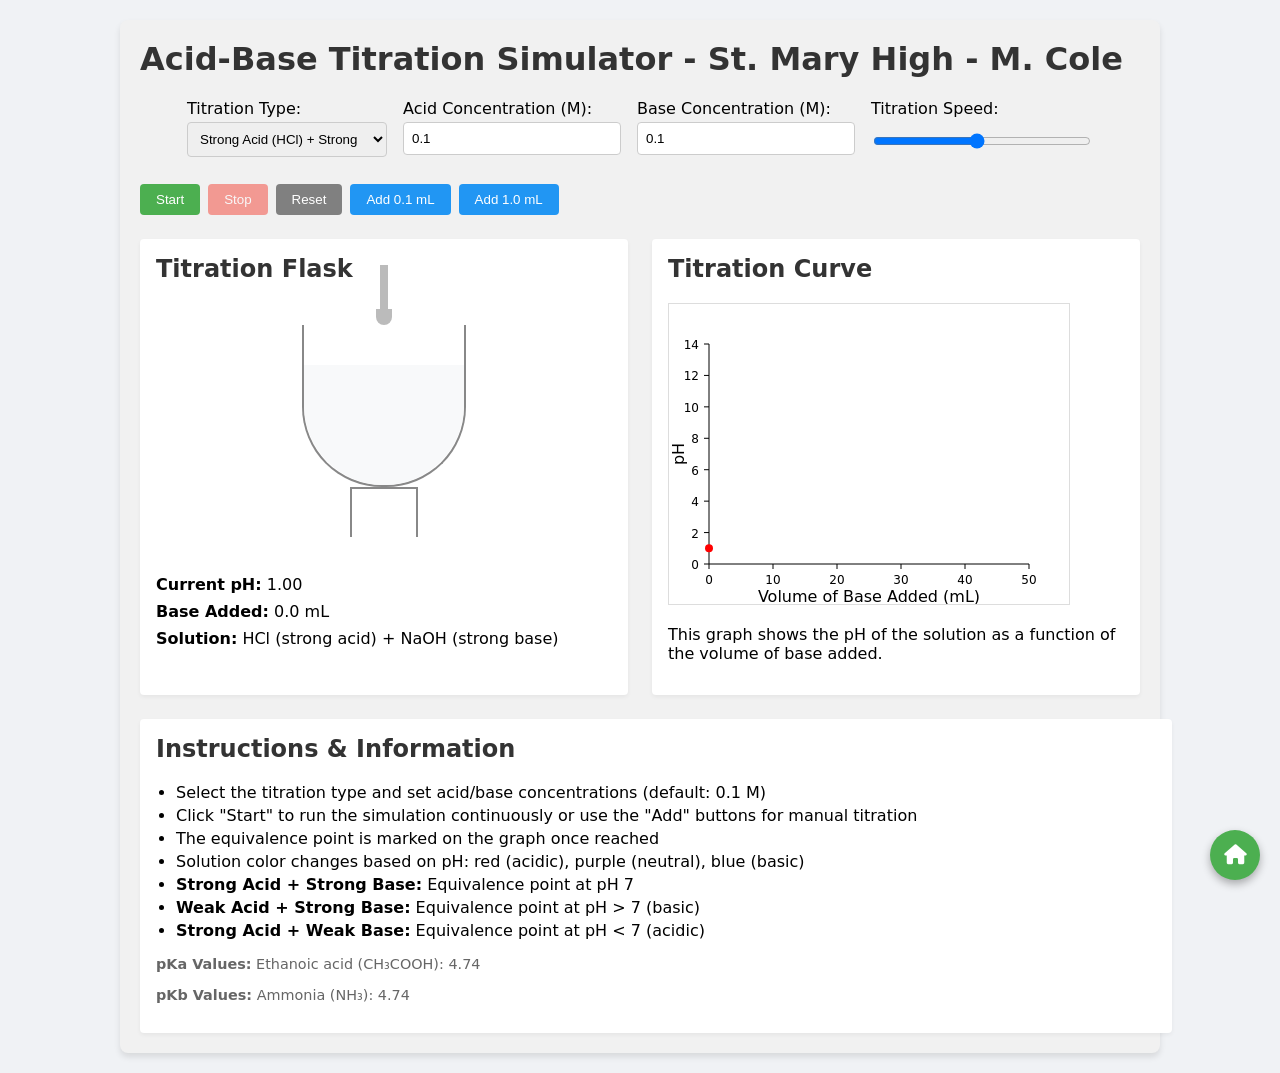
==== index.html @ 00a82bfe "Add files via upload" ====
<!DOCTYPE html>
<html lang="en">
<head>
  <meta charset="UTF-8">
  <meta name="viewport" content="width=device-width, initial-scale=1.0">
  <title>Acid-Base Titration Simulator - Grade 12 - St. Mary High</title>
  <link rel="stylesheet" href="https://cdnjs.cloudflare.com/ajax/libs/font-awesome/6.0.0/css/all.min.css">
  <link rel="stylesheet" href="style.css">
</head>
<body>
  <div class="container">
    <h1>Acid-Base Titration Simulator - St. Mary High - M. Cole</h1>
    <div style="position: fixed; bottom: 20px; right: 20px; z-index: 1000;">
      <a href="/" style="display: flex; align-items: center; justify-content: center; width: 50px; height: 50px; background-color: #4CAF50; color: white; border-radius: 50%; box-shadow: 0 4px 8px rgba(0,0,0,0.3); text-decoration: none; transition: transform 0.3s ease, box-shadow 0.3s ease;" title="Back to Dashboard">
        <i class="fas fa-home" style="font-size: 20px;"></i>
      </a>
    </div>
    
    <!-- Simulation controls -->
    <div class="controls">
      <div class="control-group">
        <label for="titration-type">Titration Type:</label>
        <select id="titration-type">
          <option value="strongAcidStrongBase">Strong Acid (HCl) + Strong Base (NaOH)</option>
          <option value="weakAcidStrongBase">Weak Acid (CH₃COOH) + Strong Base (NaOH)</option>
          <option value="strongAcidWeakBase">Strong Acid (HCl) + Weak Base (NH₃)</option>
        </select>
      </div>
      
      <div class="control-group">
        <label for="acid-concentration">Acid Concentration (M):</label>
        <input type="number" id="acid-concentration" min="0.01" max="1.0" step="0.01" value="0.1">
      </div>
      
      <div class="control-group">
        <label for="base-concentration">Base Concentration (M):</label>
        <input type="number" id="base-concentration" min="0.01" max="1.0" step="0.01" value="0.1">
      </div>
      
      <div class="control-group">
        <label for="titration-speed">Titration Speed:</label>
        <input type="range" id="titration-speed" min="1" max="20" value="10">
      </div>
    </div>
    
    <!-- Action buttons -->
    <div class="buttons">
      <button id="btn-start" class="btn-start">Start</button>
      <button id="btn-stop" class="btn-stop" disabled>Stop</button>
      <button id="btn-reset" class="btn-reset">Reset</button>
      <button id="btn-add-small" class="btn-add">Add 0.1 mL</button>
      <button id="btn-add-large" class="btn-add">Add 1.0 mL</button>
    </div>
    
    <!-- Main display area -->
    <div class="display-area">
      <!-- Left side: Flask visualization -->
      <div class="flask-container">
        <h2>Titration Flask</h2>
        
        <div class="flask-visualization">
          <div class="flask">
            <div class="flask-body">
              <div class="flask-solution" id="solution"></div>
            </div>
            <div class="flask-neck"></div>
            
            <div class="burette-tip">
              <div class="burette-stem"></div>
              <div class="burette-end"></div>
              <div class="drop" id="drop" style="display: none;"></div>
            </div>
          </div>
        </div>
        
        <div class="flask-info">
          <p><strong>Current pH:</strong> <span id="current-ph">0.00</span></p>
          <p><strong>Base Added:</strong> <span id="base-added">0.0</span> mL</p>
          <p><strong>Solution:</strong> <span id="solution-info">HCl (strong acid) + NaOH (strong base)</span></p>
          <p id="equivalence-point-info" class="equivalence-point" style="display: none;"></p>
        </div>
      </div>
      
      <!-- Right side: Titration curve -->
      <div class="graph-container">
        <h2>Titration Curve</h2>
        <svg id="titration-curve" width="400" height="300"></svg>
        <div class="graph-info">
          <p class="text-sm">
            This graph shows the pH of the solution as a function of the volume of base added.
            <span id="equivalence-line-info" style="display: none;"></span>
          </p>
        </div>
      </div>
    </div>
    
    <!-- Instructions -->
    <div class="instructions">
      <h2>Instructions & Information</h2>
      <ul>
        <li>Select the titration type and set acid/base concentrations (default: 0.1 M)</li>
        <li>Click "Start" to run the simulation continuously or use the "Add" buttons for manual titration</li>
        <li>The equivalence point is marked on the graph once reached</li>
        <li>Solution color changes based on pH: red (acidic), purple (neutral), blue (basic)</li>
        <li><strong>Strong Acid + Strong Base:</strong> Equivalence point at pH 7</li>
        <li><strong>Weak Acid + Strong Base:</strong> Equivalence point at pH > 7 (basic)</li>
        <li><strong>Strong Acid + Weak Base:</strong> Equivalence point at pH < 7 (acidic)</li>
      </ul>
      <div class="chem-info">
        <p><strong>pKa Values:</strong> Ethanoic acid (CH₃COOH): 4.74</p>
        <p><strong>pKb Values:</strong> Ammonia (NH₃): 4.74</p>
      </div>
    </div>
  </div>

  <script src="script.js"></script>
</body>
</html>
---- style.css ----
/* General styles */
    body {
      font-family: system-ui, -apple-system, BlinkMacSystemFont, 'Segoe UI', Roboto, Oxygen, Ubuntu, Cantarell, 'Open Sans', 'Helvetica Neue', sans-serif;
      margin: 0;
      padding: 20px;
      background-color: #f0f2f5;
      display: flex;
      justify-content: center;
    }
    
    .container {
      max-width: 1000px;
      width: 100%;
      background-color: #f1f1f1;
      border-radius: 8px;
      box-shadow: 0 4px 6px rgba(0, 0, 0, 0.1);
      padding: 20px;
    }
    
    h1, h2 {
      color: #333;
      margin-top: 0;
    }
    
    /* Controls section */
    .controls {
      display: flex;
      flex-wrap: wrap;
      gap: 16px;
      margin-bottom: 24px;
      justify-content: center;
    }
    
    .control-group {
      display: flex;
      flex-direction: column;
    }
    
    .control-group label {
      font-weight: 500;
      margin-bottom: 4px;
    }
    
    select, input {
      padding: 8px;
      border: 1px solid #ccc;
      border-radius: 4px;
      width: 200px;
    }
    
    input[type="range"] {
      width: 200px;
    }
    
    /* Buttons */
    .buttons {
      display: flex;
      gap: 8px;
      margin-bottom: 24px;
      flex-wrap: wrap;
    }
    
    button {
      padding: 8px 16px;
      border: none;
      border-radius: 4px;
      cursor: pointer;
      font-weight: 500;
      transition: background-color 0.2s;
    }
    
    button:disabled {
      opacity: 0.5;
      cursor: not-allowed;
    }
    
    .btn-start {
      background-color: #4CAF50;
      color: white;
    }
    
    .btn-start:hover:not(:disabled) {
      background-color: #45a049;
    }
    
    .btn-stop {
      background-color: #f44336;
      color: white;
    }
    
    .btn-stop:hover:not(:disabled) {
      background-color: #d32f2f;
    }
    
    .btn-reset {
      background-color: #808080;
      color: white;
    }
    
    .btn-reset:hover {
      background-color: #707070;
    }
    
    .btn-add {
      background-color: #2196F3;
      color: white;
    }
    
    .btn-add:hover:not(:disabled) {
      background-color: #0b7dda;
    }
    
    /* Main display area */
    .display-area {
      display: flex;
      flex-direction: column;
      gap: 24px;
    }
    
    @media (min-width: 768px) {
      .display-area {
        flex-direction: row;
      }
    }
    
    .flask-container, .graph-container {
      flex: 1;
      background-color: white;
      padding: 16px;
      border-radius: 4px;
      box-shadow: 0 2px 4px rgba(0, 0, 0, 0.05);
    }
    
    /* Flask visualization */
    .flask-visualization {
      position: relative;
      height: 256px;
      display: flex;
      align-items: center;
      justify-content: center;
    }
    
    .flask {
      position: relative;
    }
    
    .flask-body {
      width: 160px;
      height: 160px;
      border: 2px solid #888;
      border-top: 0;
      border-radius: 0 0 80px 80px;
      overflow: hidden;
      position: relative;
    }
    
    .flask-solution {
      position: absolute;
      bottom: 0;
      width: 100%;
      height: 75%;
      border-radius: 0 0 80px 80px;
      transition: background-color 0.5s;
    }
    
    .flask-neck {
      width: 64px;
      height: 48px;
      background-color: white;
      border: 2px solid #888;
      border-bottom: 0;
      margin: 0 auto;
    }
    
    .burette-tip {
      position: absolute;
      top: 0;
      left: 50%;
      transform: translateX(-50%) translateY(-100%);
    }
    
    .burette-stem {
      width: 8px;
      height: 48px;
      background-color: #bbb;
      margin: 0 auto;
    }
    
    .burette-end {
      width: 16px;
      height: 16px;
      background-color: #bbb;
      margin: -4px auto 0;
      border-radius: 0 0 8px 8px;
    }
    
    .drop {
      width: 8px;
      height: 8px;
      background-color: #4dabf7;
      border-radius: 50%;
      margin: 0 auto;
      animation: drop 1s infinite;
    }
    
    @keyframes drop {
      0% {
        transform: translateY(0);
        opacity: 1;
      }
      100% {
        transform: translateY(20px);
        opacity: 0;
      }
    }
    
    .flask-info {
      margin-top: 16px;
    }
    
    .flask-info p {
      margin: 8px 0;
    }
    
    .equivalence-point {
      color: #2e7d32;
      font-weight: bold;
      margin-top: 8px;
    }
    
    /* Graph */
    .graph-container svg {
      border: 1px solid #ddd;
    }
    
    /* Instructions */
    .instructions {
      width: 100%;
      margin-top: 24px;
      background-color: white;
      padding: 16px;
      border-radius: 4px;
      box-shadow: 0 2px 4px rgba(0, 0, 0, 0.05);
    }
    
    .instructions ul {
      padding-left: 20px;
    }
    
    .instructions li {
      margin-bottom: 4px;
    }
    
    .chem-info {
      margin-top: 16px;
      font-size: 0.9em;
      color: #666;
    }
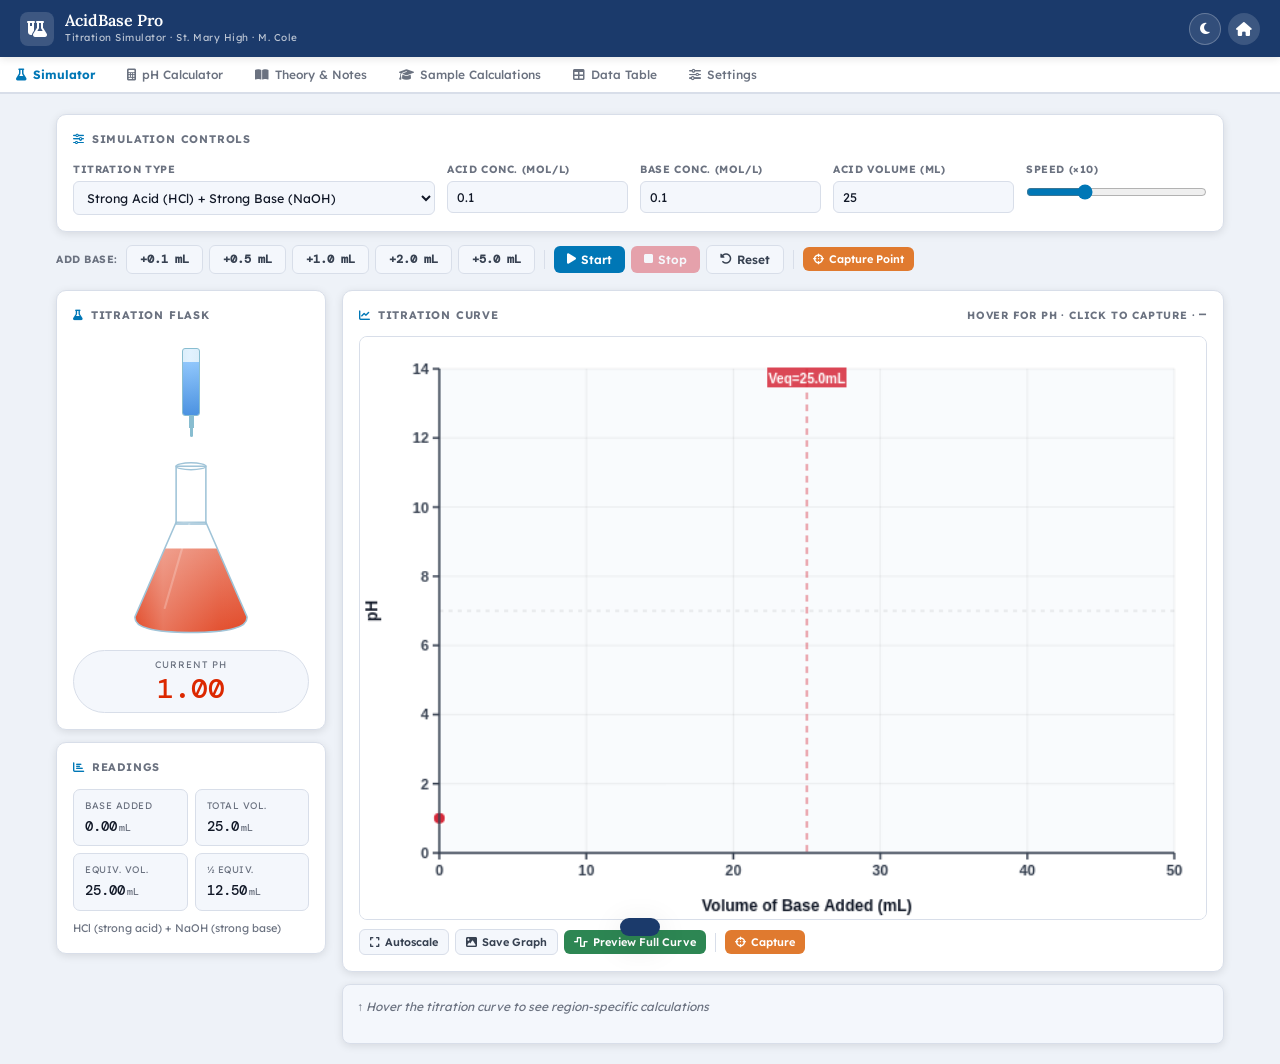
==== commit 278720b1: "Create index.html" ====
--- a/index.html
+++ b/index.html
@@ -1,118 +1,1400 @@
-<!DOCTYPE html>
-<html lang="en">
-<head>
-  <meta charset="UTF-8">
-  <meta name="viewport" content="width=device-width, initial-scale=1.0">
-  <title>Acid-Base Titration Simulator - Grade 12 - St. Mary High</title>
-  <link rel="stylesheet" href="https://cdnjs.cloudflare.com/ajax/libs/font-awesome/6.0.0/css/all.min.css">
-  <link rel="stylesheet" href="style.css">
-</head>
-<body>
-  <div class="container">
-    <h1>Acid-Base Titration Simulator - St. Mary High - M. Cole</h1>
-    <div style="position: fixed; bottom: 20px; right: 20px; z-index: 1000;">
-      <a href="/" style="display: flex; align-items: center; justify-content: center; width: 50px; height: 50px; background-color: #4CAF50; color: white; border-radius: 50%; box-shadow: 0 4px 8px rgba(0,0,0,0.3); text-decoration: none; transition: transform 0.3s ease, box-shadow 0.3s ease;" title="Back to Dashboard">
-        <i class="fas fa-home" style="font-size: 20px;"></i>
-      </a>
-    </div>
-    
-    <!-- Simulation controls -->
-    <div class="controls">
-      <div class="control-group">
-        <label for="titration-type">Titration Type:</label>
-        <select id="titration-type">
-          <option value="strongAcidStrongBase">Strong Acid (HCl) + Strong Base (NaOH)</option>
-          <option value="weakAcidStrongBase">Weak Acid (CH₃COOH) + Strong Base (NaOH)</option>
-          <option value="strongAcidWeakBase">Strong Acid (HCl) + Weak Base (NH₃)</option>
-        </select>
-      </div>
-      
-      <div class="control-group">
-        <label for="acid-concentration">Acid Concentration (M):</label>
-        <input type="number" id="acid-concentration" min="0.01" max="1.0" step="0.01" value="0.1">
-      </div>
-      
-      <div class="control-group">
-        <label for="base-concentration">Base Concentration (M):</label>
-        <input type="number" id="base-concentration" min="0.01" max="1.0" step="0.01" value="0.1">
-      </div>
-      
-      <div class="control-group">
-        <label for="titration-speed">Titration Speed:</label>
-        <input type="range" id="titration-speed" min="1" max="20" value="10">
-      </div>
-    </div>
-    
-    <!-- Action buttons -->
-    <div class="buttons">
-      <button id="btn-start" class="btn-start">Start</button>
-      <button id="btn-stop" class="btn-stop" disabled>Stop</button>
-      <button id="btn-reset" class="btn-reset">Reset</button>
-      <button id="btn-add-small" class="btn-add">Add 0.1 mL</button>
-      <button id="btn-add-large" class="btn-add">Add 1.0 mL</button>
-    </div>
-    
-    <!-- Main display area -->
-    <div class="display-area">
-      <!-- Left side: Flask visualization -->
-      <div class="flask-container">
-        <h2>Titration Flask</h2>
-        
-        <div class="flask-visualization">
-          <div class="flask">
-            <div class="flask-body">
-              <div class="flask-solution" id="solution"></div>
-            </div>
-            <div class="flask-neck"></div>
-            
-            <div class="burette-tip">
-              <div class="burette-stem"></div>
-              <div class="burette-end"></div>
-              <div class="drop" id="drop" style="display: none;"></div>
-            </div>
-          </div>
-        </div>
-        
-        <div class="flask-info">
-          <p><strong>Current pH:</strong> <span id="current-ph">0.00</span></p>
-          <p><strong>Base Added:</strong> <span id="base-added">0.0</span> mL</p>
-          <p><strong>Solution:</strong> <span id="solution-info">HCl (strong acid) + NaOH (strong base)</span></p>
-          <p id="equivalence-point-info" class="equivalence-point" style="display: none;"></p>
-        </div>
-      </div>
-      
-      <!-- Right side: Titration curve -->
-      <div class="graph-container">
-        <h2>Titration Curve</h2>
-        <svg id="titration-curve" width="400" height="300"></svg>
-        <div class="graph-info">
-          <p class="text-sm">
-            This graph shows the pH of the solution as a function of the volume of base added.
-            <span id="equivalence-line-info" style="display: none;"></span>
-          </p>
-        </div>
-      </div>
-    </div>
-    
-    <!-- Instructions -->
-    <div class="instructions">
-      <h2>Instructions & Information</h2>
-      <ul>
-        <li>Select the titration type and set acid/base concentrations (default: 0.1 M)</li>
-        <li>Click "Start" to run the simulation continuously or use the "Add" buttons for manual titration</li>
-        <li>The equivalence point is marked on the graph once reached</li>
-        <li>Solution color changes based on pH: red (acidic), purple (neutral), blue (basic)</li>
-        <li><strong>Strong Acid + Strong Base:</strong> Equivalence point at pH 7</li>
-        <li><strong>Weak Acid + Strong Base:</strong> Equivalence point at pH > 7 (basic)</li>
-        <li><strong>Strong Acid + Weak Base:</strong> Equivalence point at pH < 7 (acidic)</li>
-      </ul>
-      <div class="chem-info">
-        <p><strong>pKa Values:</strong> Ethanoic acid (CH₃COOH): 4.74</p>
-        <p><strong>pKb Values:</strong> Ammonia (NH₃): 4.74</p>
-      </div>
-    </div>
-  </div>
-
-  <script src="script.js"></script>
-</body>
-</html>
+<!DOCTYPE html>
+<html lang="en" data-theme="light">
+<head>
+<meta charset="UTF-8">
+<meta name="viewport" content="width=device-width, initial-scale=1.0">
+<title>AcidBase Pro — Titration Curves</title>
+<link rel="preconnect" href="https://fonts.googleapis.com">
+<link href="https://fonts.googleapis.com/css2?family=Lexend:wght@300;400;500;600;700&family=DM+Mono:ital,wght@0,400;0,500&family=Lora:ital,wght@0,600;1,500&display=swap" rel="stylesheet">
+<link rel="stylesheet" href="https://cdnjs.cloudflare.com/ajax/libs/font-awesome/6.4.0/css/all.min.css">
+<style>
+:root{
+  --bg:#EEF2F8;--surface:#fff;--s2:#F4F7FC;--border:#D8DEE9;
+  --primary:#1B3A6B;--accent:#0077B6;--a2:#00B4AA;
+  --danger:#D62839;--warn:#E07A2F;--ok:#2D8653;
+  --tx:#111827;--tx2:#374151;--tx3:#6B7280;
+  --sh:0 2px 8px rgba(0,0,0,.10);--shl:0 8px 32px rgba(0,0,0,.14);
+  --r:10px;--mono:'DM Mono',monospace;--sans:'Lexend',sans-serif;--disp:'Lora',serif;
+  --tr:.18s ease;
+}
+[data-theme="dark"]{
+  --bg:#0B1120;--surface:#141E30;--s2:#1A2640;--border:#263347;
+  --primary:#60A5FA;--accent:#38BDF8;--a2:#34D399;
+  --tx:#F1F5F9;--tx2:#CBD5E1;--tx3:#64748B;
+  --sh:0 2px 8px rgba(0,0,0,.45);--shl:0 8px 32px rgba(0,0,0,.6);
+}
+*,*::before,*::after{box-sizing:border-box;margin:0;padding:0}
+body{font-family:var(--sans);background:var(--bg);color:var(--tx);min-height:100vh;font-size:14px;line-height:1.6;transition:background var(--tr),color var(--tr)}
+.app-header{background:var(--primary);color:#fff;padding:11px 20px;display:flex;align-items:center;justify-content:space-between;box-shadow:var(--sh);position:sticky;top:0;z-index:200;transition:background var(--tr)}
+.header-brand{display:flex;align-items:center;gap:11px}
+.brand-icon{width:34px;height:34px;background:rgba(255,255,255,.15);border-radius:8px;display:flex;align-items:center;justify-content:center;font-size:16px}
+.brand-text h1{font-family:var(--disp);font-size:16px;font-weight:600;line-height:1.2}
+.brand-text p{font-size:10px;opacity:.7;letter-spacing:.5px}
+.header-actions{display:flex;align-items:center;gap:7px}
+.icon-btn{width:32px;height:32px;border-radius:50%;border:1px solid rgba(255,255,255,.25);background:rgba(255,255,255,.1);color:#fff;cursor:pointer;display:flex;align-items:center;justify-content:center;font-size:13px;transition:background var(--tr)}
+.icon-btn:hover{background:rgba(255,255,255,.22)}
+.home-link{display:flex;align-items:center;justify-content:center;width:32px;height:32px;border-radius:50%;background:rgba(255,255,255,.15);color:#fff;text-decoration:none;font-size:14px;transition:background var(--tr)}
+.home-link:hover{background:rgba(255,255,255,.28)}
+.tab-nav{background:var(--surface);border-bottom:2px solid var(--border);display:flex;overflow-x:auto;scrollbar-width:none;transition:background var(--tr),border-color var(--tr)}
+.tab-nav::-webkit-scrollbar{display:none}
+.tab-btn{padding:10px 16px;border:none;background:transparent;color:var(--tx3);font-family:var(--sans);font-size:12px;font-weight:500;cursor:pointer;white-space:nowrap;border-bottom:2.5px solid transparent;margin-bottom:-2px;display:flex;align-items:center;gap:6px;transition:all var(--tr)}
+.tab-btn:hover{color:var(--tx);background:var(--s2)}
+.tab-btn.active{color:var(--accent);border-bottom-color:var(--accent);font-weight:700}
+.main{max-width:1200px;margin:0 auto;padding:20px 16px}
+.tab-panel{display:none}.tab-panel.active{display:block}
+.card{background:var(--surface);border-radius:var(--r);box-shadow:var(--sh);padding:16px;border:1px solid var(--border);transition:background var(--tr),border-color var(--tr)}
+.card-hd{font-size:11px;font-weight:700;text-transform:uppercase;letter-spacing:.8px;color:var(--tx3);margin-bottom:12px;display:flex;align-items:center;gap:7px}
+.card-hd i{color:var(--accent)}
+.row2{display:grid;grid-template-columns:1fr 1fr;gap:14px}
+@media(max-width:640px){.row2{grid-template-columns:1fr}}
+.ctrl label{display:block;font-size:10.5px;font-weight:700;text-transform:uppercase;letter-spacing:.6px;color:var(--tx3);margin-bottom:3px}
+.ctrl select,.ctrl input[type="number"]{width:100%;padding:7px 9px;border:1px solid var(--border);border-radius:6px;background:var(--s2);color:var(--tx);font-family:var(--sans);font-size:12.5px;transition:border-color var(--tr),background var(--tr)}
+.ctrl select:focus,.ctrl input:focus{outline:none;border-color:var(--accent)}
+.ctrl input[type="range"]{width:100%;accent-color:var(--accent);margin-top:3px}
+.btn{padding:6px 13px;border:none;border-radius:6px;font-family:var(--sans);font-size:12px;font-weight:600;cursor:pointer;display:inline-flex;align-items:center;gap:5px;transition:all var(--tr);white-space:nowrap}
+.btn:disabled{opacity:.4;cursor:not-allowed}
+.btn-primary{background:var(--accent);color:#fff}.btn-primary:hover:not(:disabled){filter:brightness(1.12)}
+.btn-danger{background:var(--danger);color:#fff}.btn-danger:hover:not(:disabled){filter:brightness(1.12)}
+.btn-neutral{background:var(--s2);color:var(--tx2);border:1px solid var(--border)}.btn-neutral:hover:not(:disabled){background:var(--border)}
+.btn-success{background:var(--ok);color:#fff}.btn-success:hover:not(:disabled){filter:brightness(1.1)}
+.btn-warn{background:var(--warn);color:#fff}.btn-warn:hover:not(:disabled){filter:brightness(1.1)}
+.btn-add{background:var(--s2);color:var(--tx2);border:1px solid var(--border);font-family:var(--mono);font-size:11.5px}
+.btn-add:hover:not(:disabled){background:var(--accent);color:#fff;border-color:var(--accent)}
+.btn-sm{padding:5px 10px;font-size:11px}
+.add-row{display:flex;flex-wrap:wrap;gap:6px;margin-bottom:16px;align-items:center}
+.add-row-lbl{font-size:10.5px;font-weight:700;text-transform:uppercase;letter-spacing:.5px;color:var(--tx3);margin-right:2px}
+.vsep{width:1px;height:20px;background:var(--border);margin:0 3px}
+.sim-grid{display:grid;grid-template-columns:270px 1fr;gap:16px}
+@media(max-width:740px){.sim-grid{grid-template-columns:1fr}}
+.flask-col{display:flex;flex-direction:column;gap:12px}
+.flask-visual-wrap{display:flex;flex-direction:column;align-items:center;padding:12px 0 6px}
+.burette-assy{display:flex;flex-direction:column;align-items:center}
+.b-body{width:18px;height:68px;background:linear-gradient(90deg,rgba(140,200,240,.3)0%,rgba(210,235,255,.65)45%,rgba(140,200,240,.3)100%);border:1.5px solid #88BDD0;border-radius:3px;position:relative;overflow:hidden}
+.b-liquid{position:absolute;bottom:0;width:100%;background:linear-gradient(180deg,rgba(90,170,250,.6),rgba(50,130,220,.85));transition:height .3s}
+.b-tip{width:5px;height:12px;background:#88BDD0;margin:0 auto}
+.b-nozzle{width:3px;height:9px;background:#88BDD0;margin:0 auto;border-radius:0 0 2px 2px}
+.drop-zone{width:6px;height:24px;margin:0 auto;display:flex;align-items:flex-start;justify-content:center}
+.drop{width:7px;height:8px;background:radial-gradient(circle at 30% 30%,rgba(155,210,255,.9),rgba(50,140,230,.95));border-radius:50% 50% 50% 50%/40% 40% 60% 60%;animation:dropFall .85s ease-in infinite;display:none}
+@keyframes dropFall{0%{transform:translateY(0) scale(1);opacity:1}100%{transform:translateY(22px) scale(.5);opacity:0}}
+.flask-svg-wrap{width:140px;height:175px}
+.flask-svg-wrap svg{width:100%;height:100%;overflow:visible}
+.ph-badge{text-align:center;background:var(--s2);border:1.5px solid var(--border);border-radius:50px;padding:6px 18px;margin-top:8px}
+.ph-label{font-size:9.5px;text-transform:uppercase;letter-spacing:1px;color:var(--tx3)}
+.ph-value{font-family:var(--mono);font-size:28px;font-weight:500;line-height:1.2;transition:color .4s}
+.stats-grid{display:grid;grid-template-columns:1fr 1fr;gap:7px}
+.stat{background:var(--s2);border-radius:7px;padding:8px 11px;border:1px solid var(--border)}
+.stat-lbl{font-size:9.5px;text-transform:uppercase;letter-spacing:.5px;color:var(--tx3);margin-bottom:2px}
+.stat-val{font-family:var(--mono);font-size:14px;color:var(--tx);font-weight:500}
+.stat-unit{font-size:9.5px;color:var(--tx3);margin-left:2px}
+.eq-banner{background:linear-gradient(135deg,rgba(45,134,83,.15),rgba(45,134,83,.28));border:1px solid var(--ok);border-radius:7px;padding:8px 12px;color:var(--ok);font-size:11.5px;font-weight:700;display:none;align-items:center;gap:6px;margin-top:8px}
+.graph-col{display:flex;flex-direction:column;gap:12px}
+.canvas-wrap{position:relative;width:100%;border-radius:8px;border:1px solid var(--border);overflow:hidden;line-height:0}
+#main-canvas{display:block;width:100%;height:auto;cursor:crosshair;position:relative;z-index:1}
+#ov-canvas{position:absolute;top:0;left:0;width:100%;height:100%;pointer-events:none;z-index:2}
+.graph-toolbar{display:flex;gap:6px;flex-wrap:wrap;align-items:center}
+.region-exp{background:var(--s2);border:1px solid var(--border);border-radius:8px;padding:12px 14px;min-height:60px;font-size:12.5px;transition:all .2s}
+.reg-title{font-weight:700;color:var(--accent);font-size:13px;margin-bottom:3px;display:flex;align-items:center;gap:8px}
+.reg-formula{font-family:var(--mono);font-size:11px;color:var(--tx2);background:var(--surface);padding:6px 10px;border-radius:5px;margin:5px 0;border-left:3px solid var(--accent);line-height:1.6;white-space:pre-wrap}
+.reg-calc{color:var(--tx3);font-size:11.5px;line-height:1.8;white-space:pre-wrap;font-family:var(--mono)}
+.badge{display:inline-flex;padding:2px 8px;border-radius:20px;font-size:10px;font-weight:700;text-transform:uppercase;letter-spacing:.4px}
+.tag-init{background:rgba(214,40,57,.12);color:var(--danger)}
+.tag-buf{background:rgba(224,122,47,.12);color:var(--warn)}
+.tag-half{background:rgba(0,119,182,.12);color:var(--accent)}
+.tag-eq{background:rgba(45,134,83,.12);color:var(--ok)}
+.tag-after{background:rgba(124,58,237,.12);color:#7C3AED}
+.calc-layout{display:grid;grid-template-columns:1fr 1.6fr;gap:16px}
+@media(max-width:680px){.calc-layout{grid-template-columns:1fr}}
+.fg{margin-bottom:12px}
+.fg label{display:block;font-size:12px;font-weight:600;color:var(--tx2);margin-bottom:3px}
+.fg input,.fg select{width:100%;padding:8px 10px;border:1px solid var(--border);border-radius:7px;background:var(--s2);color:var(--tx);font-family:var(--sans);font-size:12.5px;transition:border-color var(--tr)}
+.fg input:focus,.fg select:focus{outline:none;border-color:var(--accent)}
+.calc-result{background:var(--s2);border-radius:9px;padding:16px;border:1px solid var(--border);min-height:300px}
+.calc-ph-big{font-family:var(--mono);font-size:40px;font-weight:500;text-align:center;padding:12px;background:var(--surface);border-radius:9px;margin-bottom:12px;border:2px solid var(--border);letter-spacing:1px}
+.step-list{list-style:none;padding:0}
+.step-li{padding:8px 0;border-bottom:1px solid var(--border);font-size:12px;line-height:1.7}
+.step-li:last-child{border-bottom:none}
+.step-hd{display:flex;gap:7px;align-items:flex-start;margin-bottom:2px}
+.step-num{display:inline-flex;width:18px;height:18px;background:var(--accent);color:#fff;border-radius:50%;align-items:center;justify-content:center;font-size:9px;font-weight:700;flex-shrink:0;margin-top:2px}
+.step-txt{color:var(--tx2)}
+.eq-block{font-family:var(--mono);background:var(--surface);border:1px solid var(--border);border-left:3px solid var(--accent);padding:6px 10px;border-radius:5px;font-size:11px;color:var(--tx);margin-top:3px;white-space:pre-wrap;line-height:1.5}
+.calc-empty{color:var(--tx3);font-size:13px;text-align:center;padding:36px 20px}
+.region-tag{display:inline-block;padding:2px 9px;border-radius:20px;font-size:10px;font-weight:700;text-transform:uppercase;letter-spacing:.4px;margin-bottom:7px}
+.theory-wrap{display:grid;grid-template-columns:200px 1fr;gap:20px}
+@media(max-width:620px){.theory-wrap{grid-template-columns:1fr}}
+.theory-toc{position:sticky;top:72px;height:fit-content}
+.toc-list{list-style:none}
+.toc-list a{display:block;padding:6px 10px;color:var(--tx2);text-decoration:none;border-radius:5px;font-size:12px;border-left:2px solid transparent;transition:all var(--tr)}
+.toc-list a:hover{background:var(--s2);color:var(--accent);border-left-color:var(--accent)}
+.theory-body h2{font-family:var(--disp);font-size:19px;color:var(--primary);margin:24px 0 8px;padding-bottom:6px;border-bottom:2px solid var(--border)}
+.theory-body h3{font-size:14px;font-weight:700;color:var(--tx);margin:16px 0 5px}
+.theory-body p{color:var(--tx2);margin-bottom:10px;font-size:13px;line-height:1.8}
+.theory-body ul,.theory-body ol{color:var(--tx2);margin:6px 0 10px 18px;font-size:13px;line-height:1.8}
+.eq-box{background:linear-gradient(135deg,var(--s2),var(--surface));border:1px solid var(--border);border-left:4px solid var(--accent);padding:12px 16px;border-radius:8px;margin:10px 0}
+.eq-box .eq-lbl{font-size:9.5px;text-transform:uppercase;letter-spacing:.8px;color:var(--tx3);margin-bottom:4px;font-weight:700}
+.eq-box .eq-val{font-family:var(--mono);font-size:13px;color:var(--tx);line-height:1.7}
+.tbl{width:100%;border-collapse:collapse;margin:10px 0;font-size:12px}
+.tbl th{background:var(--s2);padding:8px 11px;text-align:left;font-size:10px;text-transform:uppercase;letter-spacing:.5px;color:var(--tx3);border-bottom:2px solid var(--border);font-weight:700}
+.tbl td{padding:8px 11px;border-bottom:1px solid var(--border);color:var(--tx2)}
+.tbl tr:hover td{background:var(--s2)}
+.info-hl{background:linear-gradient(135deg,rgba(0,119,182,.07),rgba(0,180,170,.07));border:1px solid rgba(0,119,182,.17);border-radius:8px;padding:12px 15px;margin:10px 0;font-size:13px;color:var(--tx2)}
+.sc-type-tabs{display:flex;gap:4px;margin-bottom:16px;background:var(--s2);border-radius:8px;padding:4px}
+.sc-tab{flex:1;padding:7px 10px;border:none;border-radius:6px;background:transparent;color:var(--tx3);font-family:var(--sans);font-size:11.5px;font-weight:600;cursor:pointer;transition:all var(--tr)}
+.sc-tab.active{background:var(--surface);color:var(--accent);box-shadow:var(--sh)}
+.sc-section{display:none}.sc-section.active{display:block}
+.reg-card{background:var(--surface);border:1px solid var(--border);border-radius:var(--r);margin-bottom:11px;overflow:hidden}
+.reg-card-hd{background:var(--s2);padding:10px 14px;display:flex;align-items:center;justify-content:space-between;cursor:pointer;border-bottom:1px solid var(--border);user-select:none;transition:background var(--tr)}
+.reg-card-hd:hover{background:var(--border)}
+.reg-card-hd h3{font-size:12.5px;font-weight:700;color:var(--tx);display:flex;align-items:center;gap:8px}
+.reg-card-hd .ti{color:var(--tx3);transition:transform .2s;font-size:11px}
+.reg-card-body{padding:14px;line-height:1.8;display:none}
+.reg-card-body.open{display:block}
+.reg-card-body p{color:var(--tx2);font-size:12.5px;margin-bottom:8px}
+.worked{background:var(--s2);border-radius:8px;padding:12px;border:1px solid var(--border);margin-top:8px}
+.worked-title{font-size:10px;text-transform:uppercase;letter-spacing:.8px;color:var(--tx3);margin-bottom:8px;font-weight:700}
+.ws{display:flex;gap:8px;margin-bottom:8px;font-size:12.5px}
+.ws-n{flex-shrink:0;width:18px;height:18px;border-radius:50%;background:var(--accent);color:#fff;display:flex;align-items:center;justify-content:center;font-size:9px;font-weight:700;margin-top:2px}
+.ws-c{color:var(--tx2);line-height:1.6}
+.ws-c .eq{display:block;font-family:var(--mono);font-size:11px;color:var(--tx);line-height:1.5;margin-top:2px;background:var(--surface);padding:4px 8px;border-radius:4px;border-left:2px solid var(--accent)}
+.ans-box{background:linear-gradient(135deg,rgba(45,134,83,.1),rgba(45,134,83,.18));border:1px solid rgba(45,134,83,.3);border-radius:7px;padding:9px 13px;margin-top:9px;font-family:var(--mono);font-size:13.5px;color:var(--ok);font-weight:600;text-align:center}
+.data-toolbar{display:flex;gap:7px;flex-wrap:wrap;margin-bottom:12px;align-items:center}
+.data-wrap{overflow-x:auto;border-radius:8px;border:1px solid var(--border)}
+.data-tbl{width:100%;border-collapse:collapse;font-size:12.5px}
+.data-tbl th{background:var(--s2);padding:9px 14px;text-align:left;font-size:10px;text-transform:uppercase;letter-spacing:.5px;color:var(--tx3);font-weight:700;border-bottom:2px solid var(--border);white-space:nowrap}
+.data-tbl td{padding:8px 14px;border-bottom:1px solid var(--border);color:var(--tx2)}
+.data-tbl td.mn{font-family:var(--mono);font-size:12px}
+.data-tbl tr:hover td{background:var(--s2)}
+.data-tbl tr:last-child td{border-bottom:none}
+.data-empty{text-align:center;padding:36px;color:var(--tx3);font-size:13px}
+.ds-row{display:flex;gap:10px;flex-wrap:wrap;margin-bottom:12px}
+.ds-item{background:var(--s2);border-radius:7px;padding:7px 13px;border:1px solid var(--border);font-size:11.5px;color:var(--tx2)}
+.ds-item span{font-family:var(--mono);color:var(--accent);font-weight:600}
+.stg-grid{display:grid;grid-template-columns:repeat(auto-fill,minmax(270px,1fr));gap:16px}
+.stg-section h3{font-size:11.5px;font-weight:700;text-transform:uppercase;letter-spacing:.7px;color:var(--tx3);margin-bottom:11px;padding-bottom:6px;border-bottom:1px solid var(--border);display:flex;align-items:center;gap:6px}
+.stg-section h3 i{color:var(--accent);font-size:11px}
+.stg-item{margin-bottom:11px}
+.stg-item>label{display:flex;align-items:center;justify-content:space-between;font-size:12.5px;color:var(--tx2);cursor:pointer}
+.stg-item input[type="number"],.stg-item select{width:100%;margin-top:4px;padding:7px 9px;border:1px solid var(--border);border-radius:6px;background:var(--s2);color:var(--tx);font-family:var(--sans);font-size:12.5px}
+.ax-row{display:grid;grid-template-columns:1fr 1fr;gap:8px}
+.ax-row .stg-item{margin-bottom:0}
+.tog{position:relative;width:38px;height:21px;flex-shrink:0}
+.tog input{opacity:0;width:0;height:0;position:absolute}
+.tog-sl{position:absolute;inset:0;background:var(--border);border-radius:21px;cursor:pointer;transition:background .2s}
+.tog-sl::before{content:'';position:absolute;width:15px;height:15px;left:3px;top:3px;background:#fff;border-radius:50%;transition:transform .2s}
+.tog input:checked+.tog-sl{background:var(--accent)}
+.tog input:checked+.tog-sl::before{transform:translateX(17px)}
+.toast{position:fixed;bottom:24px;left:50%;transform:translateX(-50%) translateY(60px);background:var(--primary);color:#fff;padding:9px 20px;border-radius:50px;font-size:12px;font-weight:600;box-shadow:var(--shl);transition:transform .3s;z-index:9999}
+[data-theme="dark"] .toast{background:var(--accent);color:var(--bg)}
+.toast.show{transform:translateX(-50%) translateY(0)}
+.sep{width:1px;height:19px;background:var(--border);margin:0 3px}
+::-webkit-scrollbar{width:4px;height:4px}
+::-webkit-scrollbar-thumb{background:var(--border);border-radius:3px}
+</style>
+</head>
+<body>
+<header class="app-header">
+  <div class="header-brand">
+    <div class="brand-icon"><i class="fa fa-flask-vial"></i></div>
+    <div class="brand-text"><h1>AcidBase Pro</h1><p>Titration Simulator · St. Mary High · M. Cole</p></div>
+  </div>
+  <div class="header-actions">
+    <button class="icon-btn" id="theme-btn" title="Toggle dark/light mode"><i class="fa fa-moon" id="theme-icon"></i></button>
+    <a href="https://www.learnwithcole.com" class="home-link" title="Dashboard"><i class="fas fa-home"></i></a>
+  </div>
+</header>
+<nav class="tab-nav">
+  <button class="tab-btn active" data-tab="sim"><i class="fa fa-flask"></i> Simulator</button>
+  <button class="tab-btn" data-tab="calc"><i class="fa fa-calculator"></i> pH Calculator</button>
+  <button class="tab-btn" data-tab="theory"><i class="fa fa-book-open"></i> Theory & Notes</button>
+  <button class="tab-btn" data-tab="samplecalc"><i class="fa fa-graduation-cap"></i> Sample Calculations</button>
+  <button class="tab-btn" data-tab="data"><i class="fa fa-table"></i> Data Table</button>
+  <button class="tab-btn" data-tab="settings"><i class="fa fa-sliders"></i> Settings</button>
+</nav>
+<main class="main">
+
+<!-- ══════════ SIMULATOR ══════════ -->
+<section class="tab-panel active" id="tab-sim">
+  <div class="card" style="margin-bottom:13px">
+    <div class="card-hd"><i class="fa fa-sliders"></i> Simulation Controls</div>
+    <div style="display:grid;grid-template-columns:2fr 1fr 1fr 1fr 1fr;gap:12px">
+      <div class="ctrl"><label>Titration Type</label>
+        <select id="tit-type">
+          <option value="strongAcidStrongBase">Strong Acid (HCl) + Strong Base (NaOH)</option>
+          <option value="weakAcidStrongBase">Weak Acid (CH₃COOH) + Strong Base (NaOH)</option>
+          <option value="strongAcidWeakBase">Strong Acid (HCl) + Weak Base (NH₃)</option>
+        </select></div>
+      <div class="ctrl"><label>Acid Conc. (mol/L)</label><input type="number" id="acid-conc" min="0.01" max="2" step="0.01" value="0.1"></div>
+      <div class="ctrl"><label>Base Conc. (mol/L)</label><input type="number" id="base-conc" min="0.01" max="2" step="0.01" value="0.1"></div>
+      <div class="ctrl"><label>Acid Volume (mL)</label><input type="number" id="acid-vol" min="5" max="100" step="1" value="25"></div>
+      <div class="ctrl"><label>Speed (×<span id="speed-val">10</span>)</label><input type="range" id="speed-range" min="1" max="30" value="10"></div>
+    </div>
+  </div>
+  <div class="add-row">
+    <span class="add-row-lbl">Add Base:</span>
+    <button class="btn btn-add" id="add-01">+0.1 mL</button>
+    <button class="btn btn-add" id="add-05">+0.5 mL</button>
+    <button class="btn btn-add" id="add-1">+1.0 mL</button>
+    <button class="btn btn-add" id="add-2">+2.0 mL</button>
+    <button class="btn btn-add" id="add-5">+5.0 mL</button>
+    <div class="sep"></div>
+    <button class="btn btn-primary" id="btn-start"><i class="fa fa-play"></i> Start</button>
+    <button class="btn btn-danger" id="btn-stop" disabled><i class="fa fa-stop"></i> Stop</button>
+    <button class="btn btn-neutral" id="btn-reset"><i class="fa fa-rotate-left"></i> Reset</button>
+    <div class="sep"></div>
+    <button class="btn btn-warn btn-sm" id="btn-capture"><i class="fa fa-crosshairs"></i> Capture Point</button>
+  </div>
+  <div class="sim-grid">
+    <div class="flask-col">
+      <div class="card">
+        <div class="card-hd"><i class="fa fa-flask"></i> Titration Flask</div>
+        <div class="flask-visual-wrap">
+          <div class="burette-assy">
+            <div class="b-body"><div class="b-liquid" id="b-liquid" style="height:80%"></div></div>
+            <div class="b-tip"></div><div class="b-nozzle"></div>
+          </div>
+          <div class="drop-zone"><div class="drop" id="drop"></div></div>
+          <div class="flask-svg-wrap">
+            <svg viewBox="0 0 160 200" fill="none" xmlns="http://www.w3.org/2000/svg">
+              <defs>
+                <clipPath id="flask-clip"><path d="M63,70 L16,178 Q14,196 80,196 Q146,196 144,178 L97,70 Z"/></clipPath>
+                <linearGradient id="g-glass" x1="0%" y1="0%" x2="100%" y2="0%">
+                  <stop offset="0%" stop-color="rgba(255,255,255,.04)"/>
+                  <stop offset="25%" stop-color="rgba(255,255,255,.26)"/>
+                  <stop offset="75%" stop-color="rgba(255,255,255,.07)"/>
+                  <stop offset="100%" stop-color="rgba(255,255,255,.03)"/>
+                </linearGradient>
+                <linearGradient id="g-sol" x1="0%" y1="0%" x2="0%" y2="100%">
+                  <stop offset="0%" id="sol-g0" stop-color="rgba(220,80,80,.65)"/>
+                  <stop offset="100%" id="sol-g1" stop-color="rgba(200,50,50,.9)"/>
+                </linearGradient>
+              </defs>
+              <g clip-path="url(#flask-clip)">
+                <rect id="sol-fill" x="0" y="100" width="160" height="100" fill="url(#g-sol)"/>
+                <ellipse id="ripple" cx="80" cy="175" rx="0" ry="0" fill="none" stroke="rgba(255,255,255,.4)" stroke-width="1.5" opacity="0"/>
+              </g>
+              <path d="M63,70 L16,178 Q14,196 80,196 Q146,196 144,178 L97,70 Z" stroke="#A0C4D8" stroke-width="1.8" fill="url(#g-glass)"/>
+              <rect x="63" y="6" width="34" height="66" stroke="#A0C4D8" stroke-width="1.8" fill="url(#g-glass)"/>
+              <ellipse cx="80" cy="6" rx="17" ry="4" stroke="#A0C4D8" stroke-width="1.5" fill="none"/>
+              <path d="M78,72 L50,168" stroke="rgba(255,255,255,.22)" stroke-width="2.5" stroke-linecap="round"/>
+            </svg>
+          </div>
+        </div>
+        <div class="ph-badge">
+          <div class="ph-label">Current pH</div>
+          <div class="ph-value" id="ph-display" style="color:#D62839">1.00</div>
+        </div>
+      </div>
+      <div class="card">
+        <div class="card-hd"><i class="fa fa-chart-bar"></i> Readings</div>
+        <div class="stats-grid">
+          <div class="stat"><div class="stat-lbl">Base Added</div><div class="stat-val"><span id="base-added">0.0</span><span class="stat-unit">mL</span></div></div>
+          <div class="stat"><div class="stat-lbl">Total Vol.</div><div class="stat-val"><span id="total-vol">25.0</span><span class="stat-unit">mL</span></div></div>
+          <div class="stat"><div class="stat-lbl">Equiv. Vol.</div><div class="stat-val"><span id="eq-vol">25.0</span><span class="stat-unit">mL</span></div></div>
+          <div class="stat"><div class="stat-lbl">½ Equiv.</div><div class="stat-val"><span id="half-eq-vol">12.5</span><span class="stat-unit">mL</span></div></div>
+        </div>
+        <div class="eq-banner" id="eq-banner"><i class="fa fa-circle-check"></i><span id="eq-msg">Equivalence point reached!</span></div>
+        <div style="margin-top:9px;font-size:11px;color:var(--tx3)" id="sol-desc">HCl (strong acid) + NaOH (strong base)</div>
+      </div>
+    </div>
+    <div class="graph-col">
+      <div class="card">
+        <div class="card-hd"><i class="fa fa-chart-line"></i> Titration Curve <span style="margin-left:auto;font-size:10.5px;color:var(--tx3)">Hover for pH · Click to capture · <span id="hover-readout" style="font-family:var(--mono)">—</span></span></div>
+        <div class="canvas-wrap">
+          <canvas id="main-canvas" width="640" height="440"></canvas>
+          <canvas id="ov-canvas" width="640" height="440"></canvas>
+        </div>
+        <div class="graph-toolbar" style="margin-top:9px">
+          <button class="btn btn-neutral btn-sm" id="btn-autoscale"><i class="fa fa-expand"></i> Autoscale</button>
+          <button class="btn btn-neutral btn-sm" id="btn-export-graph"><i class="fa fa-image"></i> Save Graph</button>
+          <button class="btn btn-success btn-sm" id="btn-fullcurve"><i class="fa fa-wave-square"></i> Preview Full Curve</button>
+          <div class="sep"></div>
+          <button class="btn btn-warn btn-sm" id="btn-capture2"><i class="fa fa-crosshairs"></i> Capture</button>
+        </div>
+      </div>
+      <div class="card region-exp" id="region-exp">
+        <div style="color:var(--tx3);font-size:12px;font-style:italic">↑ Hover the titration curve to see region-specific calculations</div>
+      </div>
+    </div>
+  </div>
+</section>
+
+<!-- ══════════ pH CALCULATOR ══════════ -->
+<section class="tab-panel" id="tab-calc">
+  <div style="margin-bottom:14px"><h2 style="font-family:var(--disp);font-size:19px;color:var(--primary);margin-bottom:3px">pH Calculator</h2><p style="color:var(--tx3);font-size:12.5px">Complete step-by-step pH calculation for any point on any titration curve.</p></div>
+  <div class="calc-layout">
+    <div class="card">
+      <div class="card-hd"><i class="fa fa-sliders"></i> Parameters</div>
+      <div class="fg"><label>Titration Type</label><select id="c-type"><option value="strongAcidStrongBase">Strong Acid (HCl) + Strong Base (NaOH)</option><option value="weakAcidStrongBase">Weak Acid (CH₃COOH) + Strong Base (NaOH)</option><option value="strongAcidWeakBase">Strong Acid (HCl) + Weak Base (NH₃)</option></select></div>
+      <div class="row2"><div class="fg"><label>Acid Conc. (mol/L)</label><input type="number" id="c-ca" value="0.1" min="0.001" max="10" step="0.001"></div><div class="fg"><label>Acid Volume (mL)</label><input type="number" id="c-va" value="25" min="1" max="500" step="0.1"></div></div>
+      <div class="row2"><div class="fg"><label>Base Conc. (mol/L)</label><input type="number" id="c-cb" value="0.1" min="0.001" max="10" step="0.001"></div><div class="fg"><label>Base Volume Added (mL)</label><input type="number" id="c-vb" value="0" min="0" max="500" step="0.1"></div></div>
+      <button class="btn btn-primary" style="width:100%;padding:10px;margin-top:4px" id="btn-calc"><i class="fa fa-calculator"></i> Calculate pH</button>
+      <div style="margin-top:12px;font-size:11.5px;color:var(--tx3);background:var(--s2);border-radius:7px;padding:9px 12px;border:1px solid var(--border);line-height:1.8">
+        <strong style="color:var(--tx2)">Constants used:</strong><br>
+        Kₐ(CH₃COOH) = 1.8×10⁻⁵ | pKₐ = 4.745<br>
+        Kb(NH₃) = 1.8×10⁻⁵ | pKb = 4.745<br>
+        Ka(NH₄⁺) = Kw/Kb = 5.56×10⁻¹⁰ | pKa = 9.255<br>
+        Kw = 1.0×10⁻¹⁴ at 25°C
+      </div>
+    </div>
+    <div class="card"><div class="card-hd"><i class="fa fa-list-check"></i> Step-by-Step Solution</div>
+      <div class="calc-result" id="calc-result"><div class="calc-empty"><i class="fa fa-calculator" style="font-size:26px;display:block;margin-bottom:9px;opacity:.3"></i>Enter values and click <strong>Calculate pH</strong></div></div>
+    </div>
+  </div>
+</section>
+
+<!-- ══════════ THEORY ══════════ -->
+<section class="tab-panel" id="tab-theory">
+  <div class="theory-wrap">
+    <aside class="theory-toc card"><div class="card-hd"><i class="fa fa-list"></i> Contents</div>
+      <ul class="toc-list">
+        <li><a href="#t1">1. What is Titration?</a></li><li><a href="#t2">2. Acid-Base Theory</a></li>
+        <li><a href="#t3">3. Strong vs Weak</a></li><li><a href="#t4">4. Titration Curve</a></li>
+        <li><a href="#t5">5. Henderson-Hasselbalch</a></li><li><a href="#t6">6. Buffer Solutions</a></li>
+        <li><a href="#t7">7. Equivalence Point</a></li><li><a href="#t8">8. Indicators</a></li>
+        <li><a href="#t9">9. Key Formulas</a></li>
+      </ul>
+    </aside>
+    <div class="theory-body">
+      <h2 id="t1">What is Titration?</h2>
+      <p>A <strong>titration</strong> is a quantitative analytical technique used to determine the unknown concentration of a solution (the <em>analyte</em>) by reacting it with a standard solution of precisely known concentration (the <em>titrant</em>), delivered from a graduated glass cylinder called a <strong>burette</strong>.</p>
+      <p>In an acid-base titration, the acid and base react until the stoichiometric <strong>equivalence point</strong> is reached — the point at which the moles of titrant exactly equal the moles of analyte. An indicator or pH electrode identifies this endpoint.</p>
+      <div class="info-hl"><strong>Key Principle:</strong> At the equivalence point, moles of acid = moles of base (for a 1:1 reaction).<br><code style="font-family:var(--mono)">n<sub>acid</sub> = C<sub>acid</sub>×V<sub>acid</sub> = C<sub>base</sub>×V<sub>base</sub> = n<sub>base</sub></code></div>
+      <h2 id="t2">Acid-Base Chemistry (Brønsted-Lowry)</h2>
+      <p>According to the <strong>Brønsted-Lowry theory</strong>, an acid is a proton (H⁺) donor and a base is a proton acceptor. Every acid has a conjugate base and every base has a conjugate acid.</p>
+      <p>For any acid HA dissociating: <code style="font-family:var(--mono)">HA + H₂O ⇌ H₃O⁺ + A⁻</code></p>
+      <div class="eq-box"><div class="eq-lbl">Acid Dissociation Constant</div><div class="eq-val">Ka = [H₃O⁺][A⁻] / [HA]     pKa = −log₁₀(Ka)
+Kw = [H⁺][OH⁻] = 1.0×10⁻¹⁴ (at 25°C)
+Ka × Kb = Kw   (conjugate pair)     pKa + pKb = 14</div></div>
+      <h2 id="t3">Strong vs Weak Acids and Bases</h2>
+      <h3>Strong Acids and Bases</h3>
+      <p>Strong acids (HCl, HNO₃, H₂SO₄) and strong bases (NaOH, KOH) dissociate <em>completely</em> in water. For HCl: [H⁺] = C<sub>HCl</sub> directly. For NaOH: [OH⁻] = C<sub>NaOH</sub> directly.</p>
+      <h3>Weak Acids and Bases</h3>
+      <p>Weak acids (CH₃COOH, Ka = 1.8×10⁻⁵) and weak bases (NH₃, Kb = 1.8×10⁻⁵) only partially dissociate. Their degree of dissociation depends on Ka/Kb and concentration.</p>
+      <div class="eq-box"><div class="eq-lbl">Initial pH of a Weak Acid (simplified, valid when Ka ≪ Ca)</div><div class="eq-val">[H⁺] ≈ √(Ka × Ca)
+pH = ½(pKa − log Ca)</div></div>
+      <h2 id="t4">The Titration Curve</h2>
+      <table class="tbl"><tr><th>System</th><th>Initial pH</th><th>Equiv. pH</th><th>Curve Feature</th></tr>
+        <tr><td>Strong acid + Strong base</td><td>~1 (0.1M HCl)</td><td>7.00</td><td>Sharp S-curve; steep inflection at equivalence</td></tr>
+        <tr><td>Weak acid + Strong base</td><td>~2.87 (0.1M CH₃COOH)</td><td>&gt;7 (~8.72)</td><td>Buffer plateau; gradual rise; inflection above 7</td></tr>
+        <tr><td>Strong acid + Weak base</td><td>~1</td><td>&lt;7 (~5.28)</td><td>Sharp initially; buffer plateau after equivalence</td></tr></table>
+      <h2 id="t5">Henderson-Hasselbalch Equation</h2>
+      <div class="eq-box"><div class="eq-lbl">Henderson-Hasselbalch</div><div class="eq-val">pH = pKa + log₁₀([A⁻] / [HA])
+
+[A⁻] = conjugate base concentration (or moles, same V)
+[HA] = weak acid remaining
+pKa = −log₁₀(Ka)</div></div>
+      <p>Since volume is equal for both species in the same flask, <strong>moles</strong> can be used directly in the ratio: pH = pKa + log(n<sub>A⁻</sub>/n<sub>HA</sub>).</p>
+      <h2 id="t6">Buffer Solutions</h2>
+      <p>A buffer resists pH change upon addition of small amounts of acid or base. It consists of a weak acid and its conjugate base in comparable concentrations. Maximum buffering capacity occurs when [A⁻] = [HA], i.e., at the <strong>half-equivalence point</strong> where pH = pKa.</p>
+      <div class="info-hl"><strong>Buffer Range:</strong> Effective within ±1 pH unit of pKa. For acetic acid: pH 3.74 – 5.74</div>
+      <h2 id="t7">The Equivalence Point</h2>
+      <ul>
+        <li><strong>Strong acid + Strong base →</strong> NaCl (neutral salt); pH = 7.00</li>
+        <li><strong>Weak acid + Strong base →</strong> CH₃COONa (alkaline salt); pH &gt; 7 (acetate hydrolyses)</li>
+        <li><strong>Strong acid + Weak base →</strong> NH₄Cl (acidic salt); pH &lt; 7 (ammonium hydrolyses)</li>
+      </ul>
+      <div class="eq-box"><div class="eq-lbl">Equivalence Point pH via Hydrolysis</div><div class="eq-val">Weak acid + Strong base:  [OH⁻] = √(Kb(A⁻) × cA⁻)  where Kb = Kw/Ka
+Strong acid + Weak base:  [H⁺]  = √(Ka(BH⁺) × cBH⁺) where Ka = Kw/Kb</div></div>
+      <h2 id="t8">Indicators</h2>
+      <table class="tbl"><tr><th>Indicator</th><th>pH Range</th><th>Colour Change</th><th>Best for</th></tr>
+        <tr><td>Methyl orange</td><td>3.1 – 4.4</td><td>Red → Yellow</td><td>Strong acid + Strong/weak base</td></tr>
+        <tr><td>Methyl red</td><td>4.4 – 6.2</td><td>Red → Yellow</td><td>Strong acid + Strong base</td></tr>
+        <tr><td>Bromothymol blue</td><td>6.0 – 7.6</td><td>Yellow → Blue</td><td>Strong acid + Strong base (precise)</td></tr>
+        <tr><td>Phenolphthalein</td><td>8.2 – 10.0</td><td>Colourless → Pink</td><td>Weak acid + Strong base</td></tr>
+        <tr><td>Thymol blue</td><td>8.0 – 9.6</td><td>Yellow → Blue</td><td>Weak acid + Strong base</td></tr></table>
+      <h2 id="t9">Key Formulas Quick Reference</h2>
+      <div class="eq-box"><div class="eq-lbl">Essential Equations</div><div class="eq-val">pH = −log[H⁺]         pOH = −log[OH⁻]         pH + pOH = 14 (25°C)
+
+Strong acid:    [H⁺] = Cacid
+Strong base:    [OH⁻] = Cbase
+
+Weak acid initial:    [H⁺] = √(Ka×Ca),   pH = ½(pKa−logCa)
+Weak base initial:    [OH⁻] = √(Kb×Cb),  pOH = ½(pKb−logCb)
+
+Buffer (H-H):   pH = pKa + log([A⁻]/[HA])
+Half-equiv pt:  pH = pKa  (when [A⁻] = [HA])
+
+Equivalence (HA+NaOH):  [OH⁻] = √(Kw/Ka × cA⁻)  → pH = 14+log[OH⁻]
+Equivalence (HCl+NH₃):  [H⁺]  = √(Kw/Kb × cBH⁺) → pH = −log[H⁺]
+
+After equiv (excess NaOH):  pH = 14 + log[OH⁻]excess
+After equiv (excess HCl):   pH = −log[H⁺]excess</div></div>
+    </div>
+  </div>
+</section>
+<!-- ══════════ SAMPLE CALCULATIONS ══════════ -->
+<section class="tab-panel" id="tab-samplecalc">
+  <div style="margin-bottom:14px"><h2 style="font-family:var(--disp);font-size:19px;color:var(--primary);margin-bottom:3px">Sample Calculations</h2><p style="color:var(--tx3);font-size:12.5px">Fully worked examples for every region of each titration curve. Default: Ca = Cb = 0.1 mol/L, Va = 25.0 mL → Veq = 25.0 mL.</p></div>
+  <div class="sc-type-tabs">
+    <button class="sc-tab active" data-sc="sc1">Strong Acid + Strong Base</button>
+    <button class="sc-tab" data-sc="sc2">Weak Acid + Strong Base</button>
+    <button class="sc-tab" data-sc="sc3">Strong Acid + Weak Base</button>
+  </div>
+
+  <div class="sc-section active" id="sc1">
+    <p style="color:var(--tx2);font-size:12.5px;margin-bottom:12px">Reaction: <strong>HCl(aq) + NaOH(aq) → NaCl(aq) + H₂O(l)</strong> | Strong acid, complete dissociation, no buffer region</p>
+    <div class="reg-card"><div class="reg-card-hd" onclick="toggleCard(this)"><h3><span class="badge tag-init">Region 1</span> Initial pH (Vb = 0 mL)</h3><i class="fa fa-chevron-down ti"></i></div>
+      <div class="reg-card-body"><p>No base added — pure strong acid. HCl dissociates 100%, so [H⁺] = Cacid directly.</p>
+        <div class="worked"><div class="worked-title">Worked Example — 0.1 mol/L HCl, 25 mL</div>
+          <div class="ws"><div class="ws-n">1</div><div class="ws-c">HCl → H⁺ + Cl⁻ (complete dissociation)<br><span class="eq">[H⁺] = 0.1 mol/L</span></div></div>
+          <div class="ws"><div class="ws-n">2</div><div class="ws-c"><span class="eq">pH = −log(0.1) = −log(10⁻¹) = 1.00</span></div></div>
+          <div class="ans-box">pH = 1.00</div></div></div></div>
+
+    <div class="reg-card"><div class="reg-card-hd" onclick="toggleCard(this)"><h3><span class="badge tag-buf">Region 2</span> Before Equivalence — Excess HCl (Vb = 10.0 mL)</h3><i class="fa fa-chevron-down ti"></i></div>
+      <div class="reg-card-body"><p>NaOH is added but HCl remains in excess. The unreacted H⁺ determines pH.</p>
+        <div class="worked"><div class="worked-title">Worked Example — 10.0 mL NaOH added</div>
+          <div class="ws"><div class="ws-n">1</div><div class="ws-c">Calculate moles:<span class="eq">n(HCl)  = 0.025 L × 0.1 mol/L = 2.50×10⁻³ mol
+n(NaOH) = 0.010 L × 0.1 mol/L = 1.00×10⁻³ mol</span></div></div>
+          <div class="ws"><div class="ws-n">2</div><div class="ws-c">Excess H⁺:<span class="eq">n(H⁺)excess = (2.50 − 1.00)×10⁻³ = 1.50×10⁻³ mol</span></div></div>
+          <div class="ws"><div class="ws-n">3</div><div class="ws-c">Total volume:<span class="eq">V = 25.0 + 10.0 = 35.0 mL = 0.0350 L
+[H⁺] = 1.50×10⁻³ / 0.0350 = 0.04286 mol/L</span></div></div>
+          <div class="ws"><div class="ws-n">4</div><div class="ws-c"><span class="eq">pH = −log(0.04286) = 1.37</span></div></div>
+          <div class="ans-box">pH = 1.37</div></div></div></div>
+
+    <div class="reg-card"><div class="reg-card-hd" onclick="toggleCard(this)"><h3><span class="badge tag-eq">Region 3</span> Equivalence Point (Vb = 25.0 mL)</h3><i class="fa fa-chevron-down ti"></i></div>
+      <div class="reg-card-body"><p>All HCl neutralised → NaCl(aq). NaCl is a neutral salt; neither Na⁺ nor Cl⁻ hydrolyse. Solution is essentially pure water.</p>
+        <div class="worked"><div class="worked-title">Worked Example — 25.0 mL NaOH added</div>
+          <div class="ws"><div class="ws-n">1</div><div class="ws-c">n(HCl) = n(NaOH) = 2.50×10⁻³ mol → complete neutralisation<span class="eq">HCl + NaOH → NaCl + H₂O</span></div></div>
+          <div class="ws"><div class="ws-n">2</div><div class="ws-c">NaCl does not hydrolyse. [H⁺] = [OH⁻] = √Kw = 10⁻⁷<span class="eq">pH = 7.00</span></div></div>
+          <div class="ans-box">pH = 7.00 (neutral)</div></div></div></div>
+
+    <div class="reg-card"><div class="reg-card-hd" onclick="toggleCard(this)"><h3><span class="badge tag-after">Region 4</span> After Equivalence — Excess NaOH (Vb = 30.0 mL)</h3><i class="fa fa-chevron-down ti"></i></div>
+      <div class="reg-card-body"><p>Excess NaOH dominates. The excess OH⁻ ions control pH.</p>
+        <div class="worked"><div class="worked-title">Worked Example — 30.0 mL NaOH added</div>
+          <div class="ws"><div class="ws-n">1</div><div class="ws-c"><span class="eq">n(OH⁻)excess = (3.00 − 2.50)×10⁻³ = 5.00×10⁻⁴ mol
+[OH⁻] = 5.00×10⁻⁴ / 0.055 = 9.09×10⁻³ mol/L</span></div></div>
+          <div class="ws"><div class="ws-n">2</div><div class="ws-c"><span class="eq">pOH = −log(9.09×10⁻³) = 2.04
+pH  = 14 − 2.04 = 11.96</span></div></div>
+          <div class="ans-box">pH = 11.96</div></div></div></div>
+  </div>
+
+  <div class="sc-section" id="sc2">
+    <p style="color:var(--tx2);font-size:12.5px;margin-bottom:12px">Reaction: <strong>CH₃COOH + NaOH → CH₃COONa + H₂O</strong> | pKₐ = 4.745 | Ka = 1.8×10⁻⁵ | Equivalence point pH &gt; 7</p>
+    <div class="reg-card"><div class="reg-card-hd" onclick="toggleCard(this)"><h3><span class="badge tag-init">Region 1</span> Initial pH — Pure Weak Acid (Vb = 0)</h3><i class="fa fa-chevron-down ti"></i></div>
+      <div class="reg-card-body"><p>Acetic acid partially dissociates. Use ICE table with approximation Ka ≪ Ca.</p>
+        <div class="worked"><div class="worked-title">Worked Example — 0.1 mol/L CH₃COOH, 25 mL</div>
+          <div class="ws"><div class="ws-n">1</div><div class="ws-c">ICE table for CH₃COOH ⇌ H⁺ + CH₃COO⁻:<span class="eq">Ka = x²/(0.1 − x) ≈ x²/0.1 = 1.8×10⁻⁵
+x² = 1.8×10⁻⁶</span></div></div>
+          <div class="ws"><div class="ws-n">2</div><div class="ws-c"><span class="eq">[H⁺] = √(1.8×10⁻⁶) = 1.342×10⁻³ mol/L
+pH = −log(1.342×10⁻³) = 2.87</span></div></div>
+          <div class="ans-box">pH = 2.87</div></div></div></div>
+
+    <div class="reg-card"><div class="reg-card-hd" onclick="toggleCard(this)"><h3><span class="badge tag-buf">Region 2</span> Buffer Region — Henderson-Hasselbalch (Vb = 10.0 mL)</h3><i class="fa fa-chevron-down ti"></i></div>
+      <div class="reg-card-body"><p>NaOH converts CH₃COOH → CH₃COO⁻. Both weak acid and conjugate base coexist — classic buffer. Use Henderson-Hasselbalch.</p>
+        <div class="worked"><div class="worked-title">Worked Example — 10.0 mL NaOH added</div>
+          <div class="ws"><div class="ws-n">1</div><div class="ws-c"><span class="eq">n(CH₃COOH)initial = 0.025 × 0.1 = 2.50×10⁻³ mol
+n(NaOH)           = 0.010 × 0.1 = 1.00×10⁻³ mol</span></div></div>
+          <div class="ws"><div class="ws-n">2</div><div class="ws-c">After neutralisation:<span class="eq">n(CH₃COOH)remaining = (2.50 − 1.00)×10⁻³ = 1.50×10⁻³ mol
+n(CH₃COO⁻)formed   = 1.00×10⁻³ mol</span></div></div>
+          <div class="ws"><div class="ws-n">3</div><div class="ws-c">Henderson-Hasselbalch (moles, same volume):<span class="eq">pH = pKa + log(n(A⁻)/n(HA))
+pH = 4.745 + log(1.00/1.50)
+pH = 4.745 + log(0.6667)
+pH = 4.745 − 0.176 = 4.57</span></div></div>
+          <div class="ans-box">pH = 4.57</div></div></div></div>
+
+    <div class="reg-card"><div class="reg-card-hd" onclick="toggleCard(this)"><h3><span class="badge tag-half">Region 3</span> Half-Equivalence Point (Vb = 12.5 mL)</h3><i class="fa fa-chevron-down ti"></i></div>
+      <div class="reg-card-body"><p>Exactly half the acid is neutralised: n(A⁻) = n(HA). The ratio in H-H = 1. pH = pKa exactly.</p>
+        <div class="worked"><div class="worked-title">Worked Example — 12.5 mL NaOH (= Veq/2)</div>
+          <div class="ws"><div class="ws-n">1</div><div class="ws-c">n(NaOH) = 0.0125 × 0.1 = 1.25×10⁻³ mol = ½ × n(CH₃COOH)<br>∴ n(CH₃COO⁻) = n(CH₃COOH) = 1.25×10⁻³ mol</div></div>
+          <div class="ws"><div class="ws-n">2</div><div class="ws-c"><span class="eq">pH = pKa + log(1.25×10⁻³ / 1.25×10⁻³)
+pH = pKa + log(1) = pKa + 0 = 4.745</span></div></div>
+          <div class="ws"><div class="ws-n">3</div><div class="ws-c">This is used to experimentally determine Ka: Ka = 10⁻ᵖᴴ at half-equiv. point.</div></div>
+          <div class="ans-box">pH = pKa = 4.745 (Key landmark on the curve!)</div></div></div></div>
+
+    <div class="reg-card"><div class="reg-card-hd" onclick="toggleCard(this)"><h3><span class="badge tag-eq">Region 4</span> Equivalence Point (Vb = 25.0 mL)</h3><i class="fa fa-chevron-down ti"></i></div>
+      <div class="reg-card-body"><p>All acetic acid → sodium acetate. CH₃COO⁻ is the conjugate base of a weak acid — it hydrolyses to give a basic solution.</p>
+        <div class="worked"><div class="worked-title">Worked Example — 25.0 mL NaOH added</div>
+          <div class="ws"><div class="ws-n">1</div><div class="ws-c">n(CH₃COO⁻) = 2.50×10⁻³ mol in V = 50.0 mL<span class="eq">[CH₃COO⁻] = 2.50×10⁻³ / 0.050 = 0.050 mol/L</span></div></div>
+          <div class="ws"><div class="ws-n">2</div><div class="ws-c">Hydrolysis: CH₃COO⁻ + H₂O ⇌ CH₃COOH + OH⁻<span class="eq">Kb(CH₃COO⁻) = Kw/Ka = 1.0×10⁻¹⁴ / 1.8×10⁻⁵ = 5.56×10⁻¹⁰</span></div></div>
+          <div class="ws"><div class="ws-n">3</div><div class="ws-c"><span class="eq">[OH⁻] = √(Kb × c) = √(5.56×10⁻¹⁰ × 0.050)
+       = √(2.78×10⁻¹¹) = 5.27×10⁻⁶ mol/L</span></div></div>
+          <div class="ws"><div class="ws-n">4</div><div class="ws-c"><span class="eq">pOH = −log(5.27×10⁻⁶) = 5.278
+pH  = 14 − 5.278 = 8.72</span></div></div>
+          <div class="ans-box">pH = 8.72 (basic — weak acid + strong base equivalence is always &gt; 7)</div></div></div></div>
+
+    <div class="reg-card"><div class="reg-card-hd" onclick="toggleCard(this)"><h3><span class="badge tag-after">Region 5</span> After Equivalence — Excess NaOH (Vb = 30.0 mL)</h3><i class="fa fa-chevron-down ti"></i></div>
+      <div class="reg-card-body"><p>Excess NaOH dominates; acetate hydrolysis is negligible compared to strong base.</p>
+        <div class="worked"><div class="worked-title">Worked Example — 30.0 mL NaOH added</div>
+          <div class="ws"><div class="ws-n">1</div><div class="ws-c"><span class="eq">n(OH⁻)excess = (3.00 − 2.50)×10⁻³ = 5.00×10⁻⁴ mol
+[OH⁻] = 5.00×10⁻⁴ / 0.055 = 9.09×10⁻³ mol/L</span></div></div>
+          <div class="ws"><div class="ws-n">2</div><div class="ws-c"><span class="eq">pOH = 2.04,  pH = 11.96</span></div></div>
+          <div class="ans-box">pH = 11.96</div></div></div></div>
+  </div>
+
+  <div class="sc-section" id="sc3">
+    <p style="color:var(--tx2);font-size:12.5px;margin-bottom:12px">Reaction: <strong>HCl(aq) + NH₃(aq) → NH₄Cl(aq)</strong> | pKb(NH₃) = 4.745 | pKa(NH₄⁺) = 9.255 | Equivalence point pH &lt; 7</p>
+    <div class="reg-card"><div class="reg-card-hd" onclick="toggleCard(this)"><h3><span class="badge tag-init">Region 1</span> Initial pH — Pure Strong Acid (Vb = 0)</h3><i class="fa fa-chevron-down ti"></i></div>
+      <div class="reg-card-body"><p>HCl in flask; no base added yet. Complete dissociation.</p>
+        <div class="worked"><div class="worked-title">Worked Example — 0.1 mol/L HCl, 25 mL</div>
+          <div class="ws"><div class="ws-n">1</div><div class="ws-c"><span class="eq">[H⁺] = 0.100 mol/L → pH = −log(0.100) = 1.00</span></div></div>
+          <div class="ans-box">pH = 1.00</div></div></div></div>
+
+    <div class="reg-card"><div class="reg-card-hd" onclick="toggleCard(this)"><h3><span class="badge tag-buf">Region 2</span> Before Equivalence — Excess Strong Acid (Vb = 10.0 mL)</h3><i class="fa fa-chevron-down ti"></i></div>
+      <div class="reg-card-body"><p>NH₃ reacts completely with H⁺: H⁺ + NH₃ → NH₄⁺. Remaining excess H⁺ determines pH.</p>
+        <div class="worked"><div class="worked-title">Worked Example — 10.0 mL NH₃ added</div>
+          <div class="ws"><div class="ws-n">1</div><div class="ws-c"><span class="eq">n(HCl) = 2.50×10⁻³ mol;  n(NH₃) = 1.00×10⁻³ mol
+n(H⁺)excess = (2.50 − 1.00)×10⁻³ = 1.50×10⁻³ mol</span></div></div>
+          <div class="ws"><div class="ws-n">2</div><div class="ws-c"><span class="eq">V = 35.0 mL = 0.035 L;  [H⁺] = 1.50×10⁻³/0.035 = 0.04286 mol/L
+pH = 1.37</span></div></div>
+          <div class="ans-box">pH = 1.37</div></div></div></div>
+
+    <div class="reg-card"><div class="reg-card-hd" onclick="toggleCard(this)"><h3><span class="badge tag-eq">Region 3</span> Equivalence Point (Vb = 25.0 mL)</h3><i class="fa fa-chevron-down ti"></i></div>
+      <div class="reg-card-body"><p>All HCl → NH₄Cl. NH₄⁺ is the conjugate acid of weak base NH₃ — it hydrolyses to give an acidic solution.</p>
+        <div class="worked"><div class="worked-title">Worked Example — 25.0 mL NH₃ added</div>
+          <div class="ws"><div class="ws-n">1</div><div class="ws-c">n(NH₄⁺) = 2.50×10⁻³ mol in 50.0 mL<span class="eq">[NH₄⁺] = 0.050 mol/L</span></div></div>
+          <div class="ws"><div class="ws-n">2</div><div class="ws-c">Hydrolysis: NH₄⁺ + H₂O ⇌ NH₃ + H₃O⁺<span class="eq">Ka(NH₄⁺) = Kw/Kb = 1.0×10⁻¹⁴/1.8×10⁻⁵ = 5.56×10⁻¹⁰</span></div></div>
+          <div class="ws"><div class="ws-n">3</div><div class="ws-c"><span class="eq">[H⁺] = √(Ka × c) = √(5.56×10⁻¹⁰ × 0.050)
+     = √(2.78×10⁻¹¹) = 5.27×10⁻⁶ mol/L
+pH  = −log(5.27×10⁻⁶) = 5.28</span></div></div>
+          <div class="ans-box">pH = 5.28 (acidic — strong acid + weak base equivalence is always &lt; 7)</div></div></div></div>
+
+    <div class="reg-card"><div class="reg-card-hd" onclick="toggleCard(this)"><h3><span class="badge tag-buf">Region 4</span> After Equivalence — NH₄⁺/NH₃ Buffer (Vb = 30.0 mL)</h3><i class="fa fa-chevron-down ti"></i></div>
+      <div class="reg-card-body"><p>Excess NH₃ coexists with NH₄⁺ — buffer region. Use H-H with pKa(NH₄⁺) = 9.255.</p>
+        <div class="worked"><div class="worked-title">Worked Example — 30.0 mL NH₃ added</div>
+          <div class="ws"><div class="ws-n">1</div><div class="ws-c"><span class="eq">n(NH₃)excess = (3.00 − 2.50)×10⁻³ = 5.00×10⁻⁴ mol
+n(NH₄⁺) = n(HCl) = 2.50×10⁻³ mol</span></div></div>
+          <div class="ws"><div class="ws-n">2</div><div class="ws-c">H-H for NH₄⁺/NH₃ system:<span class="eq">pH = pKa(NH₄⁺) + log([NH₃]/[NH₄⁺])
+pH = 9.255 + log(5.00×10⁻⁴ / 2.50×10⁻³)
+pH = 9.255 + log(0.200) = 9.255 − 0.699 = 8.56</span></div></div>
+          <div class="ans-box">pH = 8.56</div></div></div></div>
+
+    <div class="reg-card"><div class="reg-card-hd" onclick="toggleCard(this)"><h3><span class="badge tag-half">Region 5</span> Half-Equivalence of NH₄⁺/NH₃ Buffer (Post-Equiv.)</h3><i class="fa fa-chevron-down ti"></i></div>
+      <div class="reg-card-body"><p>When n(NH₃)excess = n(NH₄⁺) after the equivalence point, pH = pKa(NH₄⁺).</p>
+        <div class="worked"><div class="worked-title">When [NH₃]excess = [NH₄⁺]</div>
+          <div class="ws"><div class="ws-n">1</div><div class="ws-c"><span class="eq">pH = pKa(NH₄⁺) + log(1) = 9.255</span></div></div>
+          <div class="ans-box">pH = pKa(NH₄⁺) = 9.255</div></div></div></div>
+  </div>
+</section>
+
+<!-- ══════════ DATA TABLE ══════════ -->
+<section class="tab-panel" id="tab-data">
+  <div style="margin-bottom:14px"><h2 style="font-family:var(--disp);font-size:19px;color:var(--primary);margin-bottom:3px">Data Table</h2><p style="color:var(--tx3);font-size:12.5px">Capture data points during simulation or by clicking the graph. Export as CSV for analysis in Excel or Google Sheets.</p></div>
+  <div class="ds-row" id="data-summary"></div>
+  <div class="data-toolbar">
+    <button class="btn btn-primary btn-sm" id="btn-capture3"><i class="fa fa-plus"></i> Capture Current</button>
+    <button class="btn btn-success btn-sm" id="btn-export"><i class="fa fa-file-csv"></i> Export CSV</button>
+    <button class="btn btn-neutral btn-sm" id="btn-clear-data"><i class="fa fa-trash"></i> Clear All</button>
+    <span style="margin-left:auto;font-size:11.5px;color:var(--tx3)"><span id="data-count">0</span> points captured</span>
+  </div>
+  <div class="data-wrap">
+    <table class="data-tbl">
+      <thead><tr><th>#</th><th>Volume Base (mL)</th><th>pH</th><th>[H⁺] (mol/L)</th><th>Region</th><th>Titration Type</th><th>Timestamp</th></tr></thead>
+      <tbody id="data-tbody"><tr><td colspan="7" class="data-empty"><i class="fa fa-database" style="font-size:22px;display:block;margin-bottom:7px;opacity:.3"></i>No data yet. Use Simulator tab to capture points.</td></tr></tbody>
+    </table>
+  </div>
+</section>
+
+<!-- ══════════ SETTINGS ══════════ -->
+<section class="tab-panel" id="tab-settings">
+  <div style="margin-bottom:14px"><h2 style="font-family:var(--disp);font-size:19px;color:var(--primary);margin-bottom:3px">Settings</h2><p style="color:var(--tx3);font-size:12.5px">Customise axes, graph appearance, and simulation parameters.</p></div>
+  <div class="stg-grid">
+    <div class="card stg-section"><h3><i class="fa fa-chart-line"></i> Graph Axes</h3>
+      <div class="stg-item"><label>Autoscale Y-axis <label class="tog"><input type="checkbox" id="s-autoscale"><span class="tog-sl"></span></label></label></div>
+      <div class="stg-item"><label>X-axis range (Volume, mL)</label><div class="ax-row"><div class="stg-item"><label>Min</label><input type="number" id="s-xmin" value="0" min="0"></div><div class="stg-item"><label>Max</label><input type="number" id="s-xmax" value="50" min="1" max="200"></div></div></div>
+      <div class="stg-item"><label>Y-axis range (pH)</label><div class="ax-row"><div class="stg-item"><label>Min</label><input type="number" id="s-ymin" value="0" min="0" max="13"></div><div class="stg-item"><label>Max</label><input type="number" id="s-ymax" value="14" min="1" max="14"></div></div></div>
+      <button class="btn btn-primary btn-sm" style="margin-top:5px" id="s-apply-axes"><i class="fa fa-check"></i> Apply Axes</button>
+    </div>
+    <div class="card stg-section"><h3><i class="fa fa-palette"></i> Graph Display</h3>
+      <div class="stg-item"><label>Show grid lines <label class="tog"><input type="checkbox" id="s-grid" checked><span class="tog-sl"></span></label></label></div>
+      <div class="stg-item"><label>Show equivalence marker <label class="tog"><input type="checkbox" id="s-eq-marker" checked><span class="tog-sl"></span></label></label></div>
+      <div class="stg-item"><label>Show ½-equivalence marker <label class="tog"><input type="checkbox" id="s-halfq-marker" checked><span class="tog-sl"></span></label></label></div>
+      <div class="stg-item"><label>Show buffer zone shading <label class="tog"><input type="checkbox" id="s-buf-shade"><span class="tog-sl"></span></label></label></div>
+      <div class="stg-item"><label>Curve line width (px)</label><input type="number" id="s-linewidth" value="2.5" min="0.5" max="6" step="0.5"></div>
+    </div>
+    <div class="card stg-section"><h3><i class="fa fa-flask"></i> Simulation</h3>
+      <div class="stg-item"><label>Show indicator colour in flask <label class="tog"><input type="checkbox" id="s-indicator" checked><span class="tog-sl"></span></label></label></div>
+      <div class="stg-item"><label>Enable drop animation <label class="tog"><input type="checkbox" id="s-drops" checked><span class="tog-sl"></span></label></label></div>
+    </div>
+    <div class="card stg-section"><h3><i class="fa fa-display"></i> Appearance</h3>
+      <div class="stg-item"><label>Dark mode <label class="tog"><input type="checkbox" id="s-dark"><span class="tog-sl"></span></label></label></div>
+      <div class="stg-item"><label>Font size</label><select id="s-fontsize"><option value="13">Small (13px)</option><option value="14" selected>Medium (14px)</option><option value="15">Large (15px)</option><option value="16">X-Large (16px)</option></select></div>
+    </div>
+  </div>
+</section>
+</main>
+<div class="toast" id="toast"></div>
+<script>
+// ═══════════════════════════════════════════════
+// CONSTANTS
+// ═══════════════════════════════════════════════
+const KA   = 1.8e-5;
+const KB   = 1.8e-5;
+const KW   = 1.0e-14;
+const KA_NH4 = KW / KB;
+const KB_AC  = KW / KA;
+const PKA    = -Math.log10(KA);
+const PKA_NH4= -Math.log10(KA_NH4);
+
+// ═══════════════════════════════════════════════
+// STATE
+// ═══════════════════════════════════════════════
+const ST = {
+  titType:'strongAcidStrongBase', cA:0.1, cB:0.1, vA:25,
+  vB:0, pH:1.0, running:false, speed:10, animId:null,
+  simData:[], capturedData:[],
+  xMin:0, xMax:50, yMin:0, yMax:14,
+  autoScale:false, showGrid:true, showEqMarker:true, showHalfMarker:true,
+  showBufShade:false, lineWidth:2.5, showDrops:true,
+  dark:false, fullPreview:false
+};
+
+// ═══════════════════════════════════════════════
+// pH ENGINE
+// ═══════════════════════════════════════════════
+function calcPH(vA, vB, type, cA, cB) {
+  type = type ?? ST.titType; cA = cA ?? ST.cA; cB = cB ?? ST.cB;
+  vA = vA ?? ST.vA;
+  const nA = (vA/1000)*cA, nB = (vB/1000)*cB, V = (vA+vB)/1000;
+  let pH;
+  if(type==='strongAcidStrongBase'){
+    if(nA>nB) pH=-Math.log10((nA-nB)/V);
+    else if(nB>nA) pH=14+Math.log10((nB-nA)/V);
+    else pH=7;
+  } else if(type==='weakAcidStrongBase'){
+    if(vB<=0) pH=-Math.log10(Math.sqrt(KA*(nA/V)));
+    else if(nB<nA){ const cHA=(nA-nB)/V,cA_=nB/V; pH=PKA+Math.log10(cA_/cHA); }
+    else if(nB>nA) pH=14+Math.log10((nB-nA)/V);
+    else { const cAeq=nA/V; pH=14+Math.log10(Math.sqrt(KB_AC*cAeq)); }
+  } else {
+    if(vB<=0) pH=-Math.log10(nA/V);
+    else if(nB<nA) pH=-Math.log10((nA-nB)/V);
+    else if(nB>nA){ const cN=(nB-nA)/V,cNH4=nA/V; pH=PKA_NH4+Math.log10(cN/cNH4); }
+    else { const c=nA/V; pH=-Math.log10(Math.sqrt(KA_NH4*c)); }
+  }
+  return Math.max(0, Math.min(14, isNaN(pH)?7:pH));
+}
+
+function getEqVol(){ return (ST.vA * ST.cA) / ST.cB; }
+function getHalfEqVol(){ return getEqVol() / 2; }
+
+function getSolColor(pH){
+  const stops=[[0,[230,30,30]],[1,[220,40,0]],[3,[240,110,0]],[5,[220,195,0]],
+    [6,[120,200,0]],[7,[0,185,80]],[8,[0,160,140]],[10,[0,100,210]],
+    [11,[60,0,220]],[12,[100,0,180]],[14,[90,0,110]]];
+  pH=Math.max(0,Math.min(14,pH));
+  for(let i=0;i<stops.length-1;i++){
+    if(pH>=stops[i][0]&&pH<=stops[i+1][0]){
+      const t=(pH-stops[i][0])/(stops[i+1][0]-stops[i][0]);
+      const r=Math.round(stops[i][1][0]+t*(stops[i+1][1][0]-stops[i][1][0]));
+      const g=Math.round(stops[i][1][1]+t*(stops[i+1][1][1]-stops[i][1][1]));
+      const b=Math.round(stops[i][1][2]+t*(stops[i+1][1][2]-stops[i][1][2]));
+      return `rgb(${r},${g},${b})`;
+    }
+  }
+  return 'rgb(90,0,110)';
+}
+
+function getRegion(vol){
+  const eqV=getEqVol(), halfV=eqV/2;
+  const nA=(ST.vA/1000)*ST.cA, nB=(vol/1000)*ST.cB, V=(ST.vA+vol)/1000;
+  const pH=calcPH(ST.vA,vol);
+  const tol=Math.max(0.18,eqV*0.007);
+  const t=ST.titType;
+  if(t==='strongAcidStrongBase'){
+    if(vol<=0) return {label:'Initial',tag:'tag-init',title:'Pure Strong Acid',formula:'pH = −log(Cacid)',calc:`[H⁺] = ${ST.cA.toFixed(4)} mol/L\npH = ${pH.toFixed(4)}`};
+    if(Math.abs(vol-eqV)<=tol) return {label:'Equivalence',tag:'tag-eq',title:'Neutral Salt (NaCl) — pH = 7',formula:'n(HCl) = n(NaOH); NaCl neutral salt',calc:`Veq = ${eqV.toFixed(2)} mL\npH = 7.0000`};
+    if(nB<nA){const cH=(nA-nB)/V;return{label:'Before Equiv.',tag:'tag-buf',title:'Excess Strong Acid',formula:'pH = −log([H⁺]excess)\n[H⁺]excess = (nHCl − nNaOH)/V',calc:`n(H⁺)ex = ${(nA-nB).toExponential(3)} mol\n[H⁺] = ${cH.toExponential(3)} mol/L\npH = ${pH.toFixed(4)}`};}
+    const cOH=(nB-nA)/V;return{label:'After Equiv.',tag:'tag-after',title:'Excess Strong Base',formula:'pH = 14 + log([OH⁻]excess)\n[OH⁻]ex = (nNaOH − nHCl)/V',calc:`n(OH⁻)ex = ${(nB-nA).toExponential(3)} mol\n[OH⁻] = ${cOH.toExponential(3)} mol/L\npOH = ${(-Math.log10(cOH)).toFixed(4)}\npH = ${pH.toFixed(4)}`};
+  }
+  if(t==='weakAcidStrongBase'){
+    if(vol<=0) return {label:'Initial',tag:'tag-init',title:'Pure Weak Acid (Partial Dissociation)',formula:'[H⁺] = √(Ka × Ca)\npH = ½(pKa − log Ca)',calc:`Ka = 1.8×10⁻⁵, Ca = ${(nA/V).toFixed(4)} mol/L\n[H⁺] = ${Math.sqrt(KA*(nA/V)).toExponential(3)}\npH = ${pH.toFixed(4)}`};
+    if(Math.abs(vol-eqV)<=tol) return {label:'Equivalence',tag:'tag-eq',title:'Acetate Hydrolysis (pH > 7)',formula:'[OH⁻] = √(Kb(A⁻) × c(A⁻))\nKb(A⁻) = Kw/Ka\npH = 14 + log[OH⁻]',calc:`c(CH₃COO⁻) = ${(nA/V).toFixed(4)} mol/L\nKb = ${KB_AC.toExponential(3)}\n[OH⁻] = ${Math.sqrt(KB_AC*(nA/V)).toExponential(3)}\npH = ${pH.toFixed(4)}`};
+    if(Math.abs(vol-halfV)<=tol) return {label:'½ Equiv.',tag:'tag-half',title:'Half-Equivalence Point — pH = pKa',formula:'[A⁻] = [HA] → log([A⁻]/[HA]) = 0\npH = pKa',calc:`Vb = Veq/2 = ${halfV.toFixed(2)} mL\nn(A⁻) = n(HA)\npH = pKa = ${PKA.toFixed(4)}\nActual = ${pH.toFixed(4)}`};
+    if(nB<nA){const cHA=(nA-nB)/V,cA_=nB/V;return{label:'Buffer (H-H)',tag:'tag-buf',title:'Buffer Region — Henderson-Hasselbalch',formula:'pH = pKa + log([A⁻]/[HA])\npKa(CH₃COOH) = 4.745',calc:`pKa = ${PKA.toFixed(4)}\nn(A⁻) = ${nB.toExponential(3)} mol\nn(HA) = ${(nA-nB).toExponential(3)} mol\nlog(ratio) = ${Math.log10(nB/(nA-nB)).toFixed(4)}\npH = ${pH.toFixed(4)}`};}
+    const cOH2=(nB-nA)/V;return{label:'After Equiv.',tag:'tag-after',title:'Excess Strong Base',formula:'pH = 14 + log([OH⁻]excess)',calc:`[OH⁻]ex = ${cOH2.toExponential(3)} mol/L\npH = ${pH.toFixed(4)}`};
+  }
+  if(t==='strongAcidWeakBase'){
+    if(vol<=0) return {label:'Initial',tag:'tag-init',title:'Pure Strong Acid',formula:'pH = −log(Cacid)',calc:`[H⁺] = ${ST.cA.toFixed(4)}\npH = ${pH.toFixed(4)}`};
+    if(Math.abs(vol-eqV)<=tol) return {label:'Equivalence',tag:'tag-eq',title:'NH₄⁺ Hydrolysis (pH < 7)',formula:'[H⁺] = √(Ka(NH₄⁺) × c(NH₄⁺))\nKa(NH₄⁺) = Kw/Kb',calc:`c(NH₄⁺) = ${(nA/V).toFixed(4)} mol/L\nKa = ${KA_NH4.toExponential(3)}\n[H⁺] = ${Math.sqrt(KA_NH4*(nA/V)).toExponential(3)}\npH = ${pH.toFixed(4)}`};
+    if(nB<nA){const cH2=(nA-nB)/V;return{label:'Before Equiv.',tag:'tag-buf',title:'Excess Strong Acid',formula:'pH = −log([H⁺]excess)',calc:`n(H⁺)ex = ${(nA-nB).toExponential(3)}\n[H⁺] = ${cH2.toExponential(3)}\npH = ${pH.toFixed(4)}`};}
+    const cN=(nB-nA)/V,cNH4=nA/V;return{label:'Buffer NH₄⁺/NH₃',tag:'tag-buf',title:'Post-Equiv. Buffer Region',formula:'pH = pKa(NH₄⁺) + log([NH₃]/[NH₄⁺])\npKa(NH₄⁺) = 9.255',calc:`n(NH₃)ex = ${(nB-nA).toExponential(3)}\nn(NH₄⁺) = ${nA.toExponential(3)}\nlog ratio = ${Math.log10((nB-nA)/nA).toFixed(4)}\npH = ${pH.toFixed(4)}`};
+  }
+  return {label:'',tag:'tag-init',title:'',formula:'',calc:''};
+}
+
+// ═══════════════════════════════════════════════
+// CANVAS ENGINE
+// ═══════════════════════════════════════════════
+const MC=document.getElementById('main-canvas');
+const OC=document.getElementById('ov-canvas');
+const CTX=MC.getContext('2d');
+const OCTX=OC.getContext('2d');
+const CW=640,CH=440;
+const PAD={l:60,t:24,r:24,b:50};
+const PW=CW-PAD.l-PAD.r, PH=CH-PAD.t-PAD.b;
+
+function tX(v){return PAD.l+(v-ST.xMin)/(ST.xMax-ST.xMin)*PW;}
+function tY(p){return PAD.t+PH-(p-ST.yMin)/(ST.yMax-ST.yMin)*PH;}
+function fX(cx){return ST.xMin+(cx-PAD.l)/PW*(ST.xMax-ST.xMin);}
+function fY(cy){return ST.yMin+(1-(cy-PAD.t)/PH)*(ST.yMax-ST.yMin);}
+function isDark(){return document.documentElement.getAttribute('data-theme')==='dark';}
+function gc(l,d){return isDark()?d:l;}
+
+function getAxisTicks(mn,mx,n){
+  const range=mx-mn,step=Math.pow(10,Math.floor(Math.log10(range/n)));
+  const nice=[1,2,2.5,5,10].map(f=>f*step);
+  const s=nice.find(f=>(range/f)<=n+1)||nice[nice.length-1];
+  const ticks=[];
+  for(let v=Math.ceil(mn/s)*s;v<=mx+1e-9;v=Math.round((v+s)*1e10)/1e10) ticks.push(v);
+  return ticks;
+}
+
+function drawGraph(){
+  const c=CTX;
+  c.clearRect(0,0,CW,CH);
+  c.fillStyle=gc('#FFFFFF','#0f1923');
+  c.fillRect(0,0,CW,CH);
+  c.fillStyle=gc('#F9FBFD','#111e2e');
+  c.fillRect(PAD.l,PAD.t,PW,PH);
+
+  // grid
+  if(ST.showGrid){
+    c.strokeStyle=gc('rgba(0,0,0,0.06)','rgba(255,255,255,0.06)');
+    c.lineWidth=1;
+    getAxisTicks(ST.xMin,ST.xMax,8).forEach(v=>{
+      if(v<ST.xMin-1e-9||v>ST.xMax+1e-9) return;
+      const x=tX(v);c.beginPath();c.moveTo(x,PAD.t);c.lineTo(x,PAD.t+PH);c.stroke();
+    });
+    getAxisTicks(ST.yMin,ST.yMax,7).forEach(v=>{
+      if(v<ST.yMin-1e-9||v>ST.yMax+1e-9) return;
+      const y=tY(v);c.beginPath();c.moveTo(PAD.l,y);c.lineTo(PAD.l+PW,y);c.stroke();
+    });
+  }
+
+  // buffer shading
+  if(ST.showBufShade&&(ST.titType==='weakAcidStrongBase'||ST.titType==='strongAcidWeakBase')){
+    const pKa=ST.titType==='weakAcidStrongBase'?PKA:PKA_NH4;
+    const pHlo=Math.max(ST.yMin,pKa-1),pHhi=Math.min(ST.yMax,pKa+1);
+    c.fillStyle=gc('rgba(0,180,170,0.05)','rgba(0,180,170,0.08)');
+    c.fillRect(PAD.l,tY(pHhi),PW,tY(pHlo)-tY(pHhi));
+  }
+
+  // equivalence line
+  if(ST.showEqMarker){
+    const eqV=getEqVol();
+    if(eqV>=ST.xMin&&eqV<=ST.xMax){
+      c.save();c.strokeStyle='rgba(214,40,57,0.55)';c.lineWidth=1.4;c.setLineDash([5,4]);
+      c.beginPath();c.moveTo(tX(eqV),PAD.t);c.lineTo(tX(eqV),PAD.t+PH);c.stroke();
+      c.setLineDash([]);
+      c.fillStyle='#D62839';c.font='bold 10px sans-serif';c.textAlign='center';
+      const label='Veq='+eqV.toFixed(1)+'mL';
+      const tx=tX(eqV);
+      c.fillStyle='rgba(214,40,57,0.85)';
+      c.fillRect(tx-30,PAD.t-1,60,15);
+      c.fillStyle='#fff';c.fillText(label,tx,PAD.t+11);
+      c.restore();
+    }
+  }
+
+  // half-equivalence line
+  if(ST.showHalfMarker&&ST.titType!=='strongAcidStrongBase'){
+    const hV=getHalfEqVol();
+    if(hV>=ST.xMin&&hV<=ST.xMax){
+      c.save();c.strokeStyle='rgba(0,119,182,0.45)';c.lineWidth=1.2;c.setLineDash([4,5]);
+      c.beginPath();c.moveTo(tX(hV),PAD.t);c.lineTo(tX(hV),PAD.t+PH);c.stroke();
+      c.setLineDash([]);
+      const pKa=ST.titType==='weakAcidStrongBase'?PKA:PKA_NH4;
+      if(pKa>=ST.yMin&&pKa<=ST.yMax){
+        c.strokeStyle='rgba(0,119,182,0.35)';c.lineWidth=1.2;c.setLineDash([4,5]);
+        c.beginPath();c.moveTo(PAD.l,tY(pKa));c.lineTo(PAD.l+PW,tY(pKa));c.stroke();
+        c.setLineDash([]);
+        c.fillStyle='rgba(0,119,182,0.8)';c.font='bold 10px sans-serif';c.textAlign='left';
+        c.fillText('pKa='+pKa.toFixed(2),PAD.l+4,tY(pKa)-4);
+      }
+      c.restore();
+    }
+  }
+
+  // pH=7 line
+  if(7>=ST.yMin&&7<=ST.yMax){
+    c.save();c.strokeStyle=gc('rgba(0,0,0,0.12)','rgba(255,255,255,0.12)');c.lineWidth=1;c.setLineDash([3,4]);
+    c.beginPath();c.moveTo(PAD.l,tY(7));c.lineTo(PAD.l+PW,tY(7));c.stroke();
+    c.setLineDash([]);c.restore();
+  }
+
+  // titration curve
+  const pts=ST.fullPreview?getFullCurvePoints():ST.simData;
+  if(pts.length>=2){
+    c.save();c.strokeStyle=gc('#0077B6','#38BDF8');c.lineWidth=ST.lineWidth;
+    c.lineJoin='round';c.lineCap='round';
+    c.beginPath();
+    let started=false;
+    pts.forEach(pt=>{
+      if(pt.v<ST.xMin-0.01||pt.v>ST.xMax+0.01) return;
+      const x=tX(pt.v),y=tY(pt.pH);
+      if(!started){c.moveTo(x,y);started=true;}else c.lineTo(x,y);
+    });
+    c.stroke();c.restore();
+  }
+
+  // captured data points
+  ST.capturedData.forEach(pt=>{
+    if(pt.v<ST.xMin||pt.v>ST.xMax||pt.pH<ST.yMin||pt.pH>ST.yMax) return;
+    c.beginPath();c.arc(tX(pt.v),tY(pt.pH),5,0,Math.PI*2);
+    c.fillStyle=gc('#E07A2F','#FBA94C');c.fill();
+    c.strokeStyle=gc('#fff','#1a2640');c.lineWidth=1.5;c.stroke();
+  });
+
+  // last sim point
+  if(ST.simData.length>0&&!ST.fullPreview){
+    const lp=ST.simData[ST.simData.length-1];
+    if(lp.v>=ST.xMin&&lp.v<=ST.xMax){
+      c.beginPath();c.arc(tX(lp.v),tY(lp.pH),5,0,Math.PI*2);
+      c.fillStyle=gc('#D62839','#f87171');c.fill();
+      c.strokeStyle=gc('#fff','#1a2640');c.lineWidth=1.8;c.stroke();
+    }
+  }
+
+  // axes
+  c.strokeStyle=gc('#374151','#94a3b8');c.lineWidth=1.5;
+  c.beginPath();c.moveTo(PAD.l,PAD.t);c.lineTo(PAD.l,PAD.t+PH);c.lineTo(PAD.l+PW,PAD.t+PH);c.stroke();
+  c.fillStyle=gc('#374151','#94a3b8');
+  c.font='bold 11px sans-serif';
+
+  // x ticks
+  getAxisTicks(ST.xMin,ST.xMax,8).forEach(v=>{
+    if(v<ST.xMin-1e-9||v>ST.xMax+1e-9) return;
+    const x=tX(v);
+    c.beginPath();c.moveTo(x,PAD.t+PH);c.lineTo(x,PAD.t+PH+5);c.stroke();
+    c.textAlign='center';c.fillText(v%1===0?v.toFixed(0):v.toFixed(1),x,PAD.t+PH+17);
+  });
+
+  // y ticks
+  getAxisTicks(ST.yMin,ST.yMax,7).forEach(v=>{
+    if(v<ST.yMin-1e-9||v>ST.yMax+1e-9) return;
+    const y=tY(v);
+    c.beginPath();c.moveTo(PAD.l-5,y);c.lineTo(PAD.l,y);c.stroke();
+    c.textAlign='right';c.fillText(v%1===0?v.toFixed(0):v.toFixed(1),PAD.l-8,y+4);
+  });
+
+  // axis labels
+  c.fillStyle=gc('#111827','#e2e8f0');c.font='bold 12px sans-serif';
+  c.textAlign='center';c.fillText('Volume of Base Added (mL)',PAD.l+PW/2,CH-6);
+  c.save();c.translate(13,PAD.t+PH/2);c.rotate(-Math.PI/2);c.fillText('pH',0,0);c.restore();
+}
+
+function getFullCurvePoints(){
+  const pts=[];
+  const maxV=getEqVol()*2.2;
+  const eqV=getEqVol();
+  for(let v=0;v<=maxV;v+=0.1){
+    const pH=calcPH(ST.vA,v);
+    pts.push({v,pH});
+  }
+  return pts;
+}
+
+function drawOverlay(mx,my){
+  OCTX.clearRect(0,0,CW,CH);
+  if(mx===null) return;
+  const vol=fX(mx), pH=fY(my);
+  if(mx<PAD.l||mx>PAD.l+PW||my<PAD.t||my>PAD.t+PH) return;
+
+  // find nearest curve point
+  const pts=ST.simData;
+  if(pts.length<2) return;
+  let nearest=null, minDx=99;
+  pts.forEach(pt=>{
+    const dx=Math.abs(pt.v-vol);
+    if(dx<minDx){minDx=dx;nearest=pt;}
+  });
+  if(!nearest||minDx>2) return;
+
+  const cx=tX(nearest.v),cy=tY(nearest.pH);
+  // crosshair
+  OCTX.save();OCTX.strokeStyle=gc('rgba(0,0,0,0.3)','rgba(255,255,255,0.3)');OCTX.lineWidth=1;OCTX.setLineDash([4,4]);
+  OCTX.beginPath();OCTX.moveTo(cx,PAD.t);OCTX.lineTo(cx,PAD.t+PH);OCTX.stroke();
+  OCTX.beginPath();OCTX.moveTo(PAD.l,cy);OCTX.lineTo(PAD.l+PW,cy);OCTX.stroke();
+  OCTX.setLineDash([]);
+
+  // dot
+  OCTX.beginPath();OCTX.arc(cx,cy,6,0,Math.PI*2);
+  OCTX.fillStyle=gc('#0077B6','#38BDF8');OCTX.fill();
+  OCTX.strokeStyle='#fff';OCTX.lineWidth=2;OCTX.stroke();
+
+  // tooltip
+  const label=`V = ${nearest.v.toFixed(2)} mL   pH = ${nearest.pH.toFixed(3)}`;
+  OCTX.font='bold 12px monospace';
+  const tw=OCTX.measureText(label).width+16;
+  let tx=cx+12,ty=cy-14;
+  if(tx+tw>CW-4) tx=cx-tw-12;
+  if(ty<PAD.t+4) ty=cy+20;
+  OCTX.fillStyle=gc('rgba(27,58,107,0.9)','rgba(30,50,80,0.95)');
+  const rh=22;
+  OCTX.beginPath();OCTX.roundRect(tx,ty-rh+4,tw,rh,4);OCTX.fill();
+  OCTX.fillStyle='#fff';OCTX.textBaseline='middle';OCTX.fillText(label,tx+8,ty-rh/2+4);
+  OCTX.restore();
+
+  document.getElementById('hover-readout').textContent=`V=${nearest.v.toFixed(2)}mL  pH=${nearest.pH.toFixed(3)}`;
+}
+
+// ═══════════════════════════════════════════════
+// FLASK VISUAL
+// ═══════════════════════════════════════════════
+function updateFlask(){
+  const eqV=getEqVol();
+  const frac=Math.min(ST.vB/Math.max(eqV*2,10),1);
+  // burette liquid drops
+  const bLiq=document.getElementById('b-liquid');
+  bLiq.style.height=(80-frac*75)+'%';
+  // flask solution color
+  const col=getSolColor(ST.pH);
+  const g0=document.getElementById('sol-g0');
+  const g1=document.getElementById('sol-g1');
+  const rgb=col.match(/\d+/g);
+  if(rgb){
+    const r=parseInt(rgb[0]),g=parseInt(rgb[1]),b=parseInt(rgb[2]);
+    g0.setAttribute('stop-color',`rgba(${r},${g},${b},0.6)`);
+    g1.setAttribute('stop-color',`rgba(${r},${g},${b},0.88)`);
+  }
+  // pH display
+  const phEl=document.getElementById('ph-display');
+  phEl.textContent=ST.pH.toFixed(2);
+  phEl.style.color=col;
+  // stats
+  document.getElementById('base-added').textContent=ST.vB.toFixed(2);
+  document.getElementById('total-vol').textContent=(ST.vA+ST.vB).toFixed(1);
+  document.getElementById('eq-vol').textContent=eqV.toFixed(2);
+  document.getElementById('half-eq-vol').textContent=(eqV/2).toFixed(2);
+  // equivalence banner
+  const banner=document.getElementById('eq-banner');
+  if(ST.vB>=eqV-0.05){
+    banner.style.display='flex';
+    document.getElementById('eq-msg').textContent=`Equivalence point at ${eqV.toFixed(2)} mL! pH = ${calcPH(ST.vA,eqV).toFixed(2)}`;
+  } else banner.style.display='none';
+  // drop
+  const drop=document.getElementById('drop');
+  drop.style.display=(ST.running&&ST.showDrops)?'block':'none';
+  // ripple on drop
+  if(ST.running){
+    const ripple=document.getElementById('ripple');
+    ripple.setAttribute('rx',String(8+Math.random()*5));
+    ripple.setAttribute('ry',String(2+Math.random()*2));
+    ripple.setAttribute('opacity','0.4');
+    setTimeout(()=>ripple.setAttribute('opacity','0'),300);
+  }
+}
+
+function updateSolDesc(){
+  const descs={
+    strongAcidStrongBase:'HCl (strong acid) + NaOH (strong base)',
+    weakAcidStrongBase:'CH₃COOH (weak acid) + NaOH (strong base)',
+    strongAcidWeakBase:'HCl (strong acid) + NH₃ (weak base)'
+  };
+  document.getElementById('sol-desc').textContent=descs[ST.titType];
+}
+
+// ═══════════════════════════════════════════════
+// SIMULATION LOOP
+// ═══════════════════════════════════════════════
+function step(){
+  if(!ST.running) return;
+  const maxV=Math.min(getEqVol()*2.5,ST.xMax);
+  const inc=ST.speed*0.05;
+  ST.vB=Math.min(ST.vB+inc,maxV);
+  ST.pH=calcPH(ST.vA,ST.vB);
+  ST.simData.push({v:ST.vB,pH:ST.pH});
+  updateFlask();
+  drawGraph();
+  if(ST.vB>=maxV){ stopSim(); return; }
+  ST.animId=requestAnimationFrame(step);
+}
+
+function startSim(){
+  ST.running=true;ST.fullPreview=false;
+  document.getElementById('btn-start').disabled=true;
+  document.getElementById('btn-stop').disabled=false;
+  setAddBtns(true);
+  ST.animId=requestAnimationFrame(step);
+}
+
+function stopSim(){
+  ST.running=false;
+  document.getElementById('btn-start').disabled=false;
+  document.getElementById('btn-stop').disabled=true;
+  document.getElementById('drop').style.display='none';
+  setAddBtns(false);
+  if(ST.animId) cancelAnimationFrame(ST.animId);
+}
+
+function resetSim(){
+  stopSim();
+  ST.vB=0;ST.fullPreview=false;
+  ST.pH=calcPH(ST.vA,0);
+  ST.simData=[{v:0,pH:ST.pH}];
+  document.getElementById('eq-banner').style.display='none';
+  updateFlask();updateSolDesc();drawGraph();
+}
+
+function addBase(amount){
+  if(ST.running) return;
+  ST.fullPreview=false;
+  const maxV=Math.min(getEqVol()*2.5,ST.xMax);
+  ST.vB=Math.min(ST.vB+amount,maxV);
+  ST.pH=calcPH(ST.vA,ST.vB);
+  ST.simData.push({v:ST.vB,pH:ST.pH});
+  updateFlask();drawGraph();
+}
+
+function setAddBtns(dis){
+  ['add-01','add-05','add-1','add-2','add-5'].forEach(id=>document.getElementById(id).disabled=dis);
+}
+
+// ═══════════════════════════════════════════════
+// CAPTURE & DATA
+// ═══════════════════════════════════════════════
+function capturePoint(){
+  const reg=getRegion(ST.vB);
+  const typeLabels={strongAcidStrongBase:'Strong Acid + Strong Base',weakAcidStrongBase:'Weak Acid + Strong Base',strongAcidWeakBase:'Strong Acid + Weak Base'};
+  const pt={
+    v:ST.vB,pH:ST.pH,
+    H:Math.pow(10,-ST.pH),
+    region:reg.label,
+    type:typeLabels[ST.titType],
+    time:new Date().toLocaleTimeString()
+  };
+  ST.capturedData.push(pt);
+  renderDataTable();drawGraph();
+  showToast(`Captured: V=${pt.v.toFixed(2)}mL, pH=${pt.pH.toFixed(3)}`);
+}
+
+function renderDataTable(){
+  const tbody=document.getElementById('data-tbody');
+  const count=document.getElementById('data-count');
+  count.textContent=ST.capturedData.length;
+  if(ST.capturedData.length===0){
+    tbody.innerHTML='<tr><td colspan="7" class="data-empty"><i class="fa fa-database" style="font-size:22px;display:block;margin-bottom:7px;opacity:.3"></i>No data yet.</td></tr>';
+    document.getElementById('data-summary').innerHTML='';return;
+  }
+  tbody.innerHTML=ST.capturedData.map((pt,i)=>`
+    <tr>
+      <td class="mn">${i+1}</td>
+      <td class="mn">${pt.v.toFixed(3)}</td>
+      <td class="mn">${pt.pH.toFixed(4)}</td>
+      <td class="mn">${pt.H.toExponential(4)}</td>
+      <td><span class="badge ${pt.region.includes('Buffer')||pt.region.includes('Before')?'tag-buf':pt.region.includes('Equiv.')&&!pt.region.includes('½')&&!pt.region.includes('After')?'tag-eq':pt.region.includes('½')?'tag-half':pt.region.includes('After')?'tag-after':'tag-init'}">${pt.region}</span></td>
+      <td style="font-size:11px">${pt.type}</td>
+      <td style="font-size:11px;color:var(--tx3)">${pt.time}</td>
+    </tr>`).join('');
+  // summary stats
+  const pHs=ST.capturedData.map(p=>p.pH);
+  const mn=Math.min(...pHs).toFixed(3),mx2=Math.max(...pHs).toFixed(3);
+  const eqV=getEqVol();
+  document.getElementById('data-summary').innerHTML=`
+    <div class="ds-item">Points: <span>${ST.capturedData.length}</span></div>
+    <div class="ds-item">pH min: <span>${mn}</span></div>
+    <div class="ds-item">pH max: <span>${mx2}</span></div>
+    <div class="ds-item">Equiv. Vol: <span>${eqV.toFixed(2)} mL</span></div>`;
+}
+
+function exportCSV(){
+  if(!ST.capturedData.length){showToast('No data to export');return;}
+  const hdr='#,Volume (mL),pH,[H+] (mol/L),Region,Titration Type,Timestamp\n';
+  const rows=ST.capturedData.map((pt,i)=>`${i+1},${pt.v.toFixed(3)},${pt.pH.toFixed(4)},${pt.H.toExponential(4)},"${pt.region}","${pt.type}","${pt.time}"`).join('\n');
+  const blob=new Blob([hdr+rows],{type:'text/csv'});
+  const a=document.createElement('a');a.href=URL.createObjectURL(blob);
+  a.download='titration_data_'+Date.now()+'.csv';a.click();
+  showToast('CSV exported!');
+}
+
+// ═══════════════════════════════════════════════
+// pH CALCULATOR — STEP-BY-STEP
+// ═══════════════════════════════════════════════
+function doCalc(){
+  const type=document.getElementById('c-type').value;
+  const cA=parseFloat(document.getElementById('c-ca').value);
+  const vA=parseFloat(document.getElementById('c-va').value);
+  const cB=parseFloat(document.getElementById('c-cb').value);
+  const vB=parseFloat(document.getElementById('c-vb').value);
+  if(isNaN(cA)||isNaN(cB)||isNaN(vA)||isNaN(vB)||cA<=0||cB<=0||vA<=0||vB<0){
+    document.getElementById('calc-result').innerHTML='<div class="calc-empty" style="color:var(--danger)"><i class="fa fa-exclamation-triangle"></i> Please enter valid positive values.</div>';return;
+  }
+  const nA=(vA/1000)*cA, nB=(vB/1000)*cB, V=(vA+vB)/1000;
+  const pH=calcPH(vA,vB,type,cA,cB);
+  const col=getSolColor(pH);
+  const steps=buildSteps(type,cA,vA,cB,vB,nA,nB,V,pH);
+  const regionLabel=getRegionLabelForCalc(type,nA,nB,vB);
+  document.getElementById('calc-result').innerHTML=`
+    <div class="calc-ph-big" style="color:${col}">${pH.toFixed(4)}</div>
+    <div style="text-align:center;margin-bottom:12px"><span class="badge region-tag ${regionLabel.tag}">${regionLabel.label}</span></div>
+    <ul class="step-list">${steps.map((s,i)=>`<li class="step-li"><div class="step-hd"><span class="step-num">${i+1}</span><span class="step-txt">${s.desc}</span></div>${s.eq?`<div class="eq-block">${s.eq}</div>`:''}</li>`).join('')}</ul>`;
+}
+
+function getRegionLabelForCalc(type,nA,nB,vB){
+  const eqV=(nA>0)?(nA/(nB/(vB/1000||1)))*1000:0;
+  if(vB<=0) return {label:'Initial',tag:'tag-init'};
+  if(nB<nA*0.995) return type==='weakAcidStrongBase'?{label:'Buffer Region',tag:'tag-buf'}:{label:'Before Equivalence',tag:'tag-buf'};
+  if(Math.abs(nB-nA)<nA*0.02) return {label:'Equivalence Point',tag:'tag-eq'};
+  return {label:'After Equivalence',tag:'tag-after'};
+}
+
+function buildSteps(type,cA,vA,cB,vB,nA,nB,V,pH){
+  const steps=[];
+  const fmt=v=>v.toExponential(4);
+  const fmtf=v=>v.toFixed(4);
+
+  steps.push({desc:'Calculate moles of acid and base',eq:`n(acid) = (${vA} mL / 1000) × ${cA} mol/L = ${fmt(nA)} mol\nn(base) = (${vB} mL / 1000) × ${cB} mol/L = ${fmt(nB)} mol\nV_total = ${(vA+vB).toFixed(1)} mL = ${V.toFixed(5)} L`});
+
+  if(type==='strongAcidStrongBase'){
+    if(nA>nB){
+      const ex=nA-nB,cH=ex/V;
+      steps.push({desc:'HCl in excess: n(H⁺)excess = n(HCl) − n(NaOH)',eq:`n(H⁺)excess = ${fmt(nA)} − ${fmt(nB)} = ${fmt(ex)} mol`});
+      steps.push({desc:'Calculate [H⁺] from excess moles',eq:`[H⁺] = ${fmt(ex)} / ${V.toFixed(5)} = ${fmt(cH)} mol/L`});
+      steps.push({desc:'Calculate pH',eq:`pH = −log(${fmt(cH)}) = ${fmtf(pH)}`});
+    } else if(nB>nA){
+      const ex=nB-nA,cOH=ex/V;
+      steps.push({desc:'NaOH in excess: n(OH⁻)excess = n(NaOH) − n(HCl)',eq:`n(OH⁻)excess = ${fmt(nB)} − ${fmt(nA)} = ${fmt(ex)} mol`});
+      steps.push({desc:'Calculate [OH⁻]',eq:`[OH⁻] = ${fmt(ex)} / ${V.toFixed(5)} = ${fmt(cOH)} mol/L`});
+      steps.push({desc:'Calculate pOH then pH',eq:`pOH = −log(${fmt(cOH)}) = ${fmtf(-Math.log10(cOH))}\npH = 14 − pOH = ${fmtf(pH)}`});
+    } else {
+      steps.push({desc:'Moles of acid exactly equal moles of base — equivalence point'});
+      steps.push({desc:'NaCl is a neutral salt; no hydrolysis occurs',eq:`pH = 7.0000 (at 25°C)`});
+    }
+  } else if(type==='weakAcidStrongBase'){
+    if(vB<=0){
+      const cAcid=nA/V;
+      steps.push({desc:'Pure weak acid solution. Set up ICE table for CH₃COOH ⇌ H⁺ + CH₃COO⁻',eq:`Ka = x²/(${fmtf(cAcid)} − x) ≈ x²/${fmtf(cAcid)}\nx = [H⁺] = √(Ka × Ca) = √(1.8×10⁻⁵ × ${fmtf(cAcid)})`});
+      const H=Math.sqrt(KA*cAcid);
+      steps.push({desc:'Solve for [H⁺]',eq:`[H⁺] = √(${(KA*cAcid).toExponential(4)}) = ${fmt(H)} mol/L`});
+      steps.push({desc:'Calculate pH',eq:`pH = −log(${fmt(H)}) = ${fmtf(pH)}`});
+    } else if(nB<nA){
+      const cHA=(nA-nB)/V,cA_=nB/V;
+      steps.push({desc:'Buffer region: CH₃COOH partially neutralised by NaOH',eq:`n(CH₃COOH)remaining = ${fmt(nA-nB)} mol\nn(CH₃COO⁻)formed   = ${fmt(nB)} mol`});
+      steps.push({desc:'Apply Henderson-Hasselbalch equation',eq:`pH = pKa + log([A⁻]/[HA])\n   = ${fmtf(PKA)} + log(${fmt(nB)}/${fmt(nA-nB)})\n   = ${fmtf(PKA)} + (${fmtf(Math.log10(nB/(nA-nB)))})\n   = ${fmtf(pH)}`});
+    } else if(nB>nA){
+      const ex=nB-nA,cOH=ex/V;
+      steps.push({desc:'NaOH in excess — dominates over acetate hydrolysis',eq:`[OH⁻] = ${fmt(ex)}/${V.toFixed(5)} = ${fmt(cOH)} mol/L\npOH = ${fmtf(-Math.log10(cOH))}\npH  = ${fmtf(pH)}`});
+    } else {
+      const cAeq=nA/V,Kbeq=KB_AC,OH=Math.sqrt(Kbeq*cAeq);
+      steps.push({desc:'Equivalence point: all CH₃COOH → CH₃COO⁻. Hydrolysis of acetate ion.',eq:`CH₃COO⁻ + H₂O ⇌ CH₃COOH + OH⁻\nKb(CH₃COO⁻) = Kw/Ka = ${KW.toExponential(1)}/${KA.toExponential(1)} = ${fmt(Kbeq)}`});
+      steps.push({desc:'Calculate [OH⁻]',eq:`[CH₃COO⁻] = ${fmt(cAeq)} mol/L\n[OH⁻] = √(${fmt(Kbeq)} × ${fmt(cAeq)}) = ${fmt(OH)} mol/L`});
+      steps.push({desc:'Calculate pH',eq:`pOH = −log(${fmt(OH)}) = ${fmtf(-Math.log10(OH))}\npH  = 14 − pOH = ${fmtf(pH)}`});
+    }
+  } else { // strongAcidWeakBase
+    if(vB<=0){
+      const cH=nA/V;
+      steps.push({desc:'Pure strong acid (HCl) solution; complete dissociation',eq:`[H⁺] = ${fmt(cH)} mol/L\npH = ${fmtf(pH)}`});
+    } else if(nB<nA){
+      const ex=nA-nB,cH=ex/V;
+      steps.push({desc:'HCl in excess over NH₃: H⁺ + NH₃ → NH₄⁺',eq:`n(H⁺)excess = ${fmt(ex)} mol\n[H⁺] = ${fmt(cH)} mol/L\npH = ${fmtf(pH)}`});
+    } else if(nB>nA){
+      const cN=(nB-nA)/V,cNH4=nA/V;
+      steps.push({desc:'After equiv. point: NH₄⁺/NH₃ buffer. Apply Henderson-Hasselbalch.',eq:`n(NH₃)excess = ${fmt(nB-nA)} mol\nn(NH₄⁺)      = ${fmt(nA)} mol`});
+      steps.push({desc:'Henderson-Hasselbalch with pKa(NH₄⁺) = 9.255',eq:`pH = pKa(NH₄⁺) + log([NH₃]/[NH₄⁺])\n   = ${fmtf(PKA_NH4)} + log(${fmt(nB-nA)}/${fmt(nA)})\n   = ${fmtf(PKA_NH4)} + (${fmtf(Math.log10((nB-nA)/nA))})\n   = ${fmtf(pH)}`});
+    } else {
+      const cNH4=nA/V,H=Math.sqrt(KA_NH4*cNH4);
+      steps.push({desc:'Equivalence: all HCl → NH₄Cl. Hydrolysis of NH₄⁺.',eq:`NH₄⁺ + H₂O ⇌ NH₃ + H₃O⁺\nKa(NH₄⁺) = Kw/Kb = ${fmt(KA_NH4)}`});
+      steps.push({desc:'Calculate [H⁺]',eq:`[NH₄⁺] = ${fmt(cNH4)} mol/L\n[H⁺] = √(${fmt(KA_NH4)} × ${fmt(cNH4)}) = ${fmt(H)} mol/L`});
+      steps.push({desc:'Calculate pH',eq:`pH = −log(${fmt(H)}) = ${fmtf(pH)}`});
+    }
+  }
+  return steps;
+}
+
+// ═══════════════════════════════════════════════
+// AUTOSCALE
+// ═══════════════════════════════════════════════
+function autoScale(){
+  const pts=ST.simData;
+  if(pts.length<3){showToast('Not enough data to autoscale');return;}
+  const vs=pts.map(p=>p.v), phs=pts.map(p=>p.pH);
+  const vMin=Math.max(0,Math.min(...vs)-1), vMax=Math.min(Math.max(...vs)+3,ST.xMax);
+  const pMin=Math.max(0,Math.floor(Math.min(...phs))-0.5);
+  const pMax=Math.min(14,Math.ceil(Math.max(...phs))+0.5);
+  ST.xMin=parseFloat(vMin.toFixed(1));ST.xMax=parseFloat(vMax.toFixed(1));
+  ST.yMin=parseFloat(pMin.toFixed(1));ST.yMax=parseFloat(pMax.toFixed(1));
+  syncAxisInputs();drawGraph();showToast('Autoscaled to data range');
+}
+
+function syncAxisInputs(){
+  document.getElementById('s-xmin').value=ST.xMin;
+  document.getElementById('s-xmax').value=ST.xMax;
+  document.getElementById('s-ymin').value=ST.yMin;
+  document.getElementById('s-ymax').value=ST.yMax;
+}
+
+// ═══════════════════════════════════════════════
+// GRAPH IMAGE EXPORT
+// ═══════════════════════════════════════════════
+function saveGraph(){
+  const tmpCanvas=document.createElement('canvas');
+  tmpCanvas.width=CW;tmpCanvas.height=CH;
+  const tmpCtx=tmpCanvas.getContext('2d');
+  tmpCtx.drawImage(MC,0,0);
+  tmpCtx.drawImage(OC,0,0);
+  const a=document.createElement('a');
+  a.download='titration_curve_'+Date.now()+'.png';
+  a.href=tmpCanvas.toDataURL('image/png');a.click();
+  showToast('Graph saved as PNG!');
+}
+
+// ═══════════════════════════════════════════════
+// REGION EXPLAINER
+// ═══════════════════════════════════════════════
+function showRegionExp(vol){
+  const reg=getRegion(vol);
+  const el=document.getElementById('region-exp');
+  el.innerHTML=`<div class="reg-title"><span class="badge ${reg.tag}">${reg.label}</span>${reg.title}</div>
+    <div class="reg-formula">${reg.formula}</div>
+    <div class="reg-calc">${reg.calc}</div>`;
+}
+
+// ═══════════════════════════════════════════════
+// TOAST
+// ═══════════════════════════════════════════════
+function showToast(msg){
+  const t=document.getElementById('toast');
+  t.textContent=msg;t.classList.add('show');
+  setTimeout(()=>t.classList.remove('show'),2400);
+}
+
+// ═══════════════════════════════════════════════
+// CANVAS EVENTS
+// ═══════════════════════════════════════════════
+function canvasXY(e){
+  const r=MC.getBoundingClientRect();
+  const sx=CW/r.width,sy=CH/r.height;
+  const clientX=e.touches?e.touches[0].clientX:e.clientX;
+  const clientY=e.touches?e.touches[0].clientY:e.clientY;
+  return [(clientX-r.left)*sx,(clientY-r.top)*sy];
+}
+
+// ── Mouse events go on MC (main canvas) — OC has pointer-events:none ──
+MC.addEventListener('mousemove',e=>{
+  const [mx,my]=canvasXY(e);
+  drawOverlay(mx,my);
+  if(ST.simData.length>1){
+    const vol=fX(mx);
+    const nearVol=ST.simData.reduce((a,b)=>Math.abs(b.v-vol)<Math.abs(a.v-vol)?b:a).v;
+    showRegionExp(nearVol);
+  }
+});
+
+MC.addEventListener('mouseleave',()=>{
+  OCTX.clearRect(0,0,CW,CH);
+  document.getElementById('hover-readout').textContent='—';
+  document.getElementById('region-exp').innerHTML='<div style="color:var(--tx3);font-size:12px;font-style:italic">↑ Hover the titration curve to see region-specific calculations</div>';
+});
+
+MC.addEventListener('click',e=>{
+  const [mx,my]=canvasXY(e);
+  if(mx<PAD.l||mx>PAD.l+PW||my<PAD.t||my>PAD.t+PH) return;
+  if(ST.simData.length<2){showToast('Run simulation first');return;}
+  const vol=fX(mx);
+  const nearest=ST.simData.reduce((a,b)=>Math.abs(b.v-vol)<Math.abs(a.v-vol)?b:a);
+  const reg=getRegion(nearest.v);
+  const typeLabels={strongAcidStrongBase:'Strong Acid + Strong Base',weakAcidStrongBase:'Weak Acid + Strong Base',strongAcidWeakBase:'Strong Acid + Weak Base'};
+  ST.capturedData.push({v:nearest.v,pH:nearest.pH,H:Math.pow(10,-nearest.pH),region:reg.label,type:typeLabels[ST.titType],time:new Date().toLocaleTimeString()});
+  renderDataTable();drawGraph();
+  showToast(`Captured: V=${nearest.v.toFixed(2)}mL, pH=${nearest.pH.toFixed(3)}`);
+});
+
+// ═══════════════════════════════════════════════
+// DARK MODE
+// ═══════════════════════════════════════════════
+function setTheme(dark){
+  ST.dark=dark;
+  document.documentElement.setAttribute('data-theme',dark?'dark':'light');
+  document.getElementById('theme-icon').className=dark?'fa fa-sun':'fa fa-moon';
+  document.getElementById('s-dark').checked=dark;
+  drawGraph();
+}
+
+// ═══════════════════════════════════════════════
+// COLLAPSE CARDS
+// ═══════════════════════════════════════════════
+function toggleCard(hd){
+  const body=hd.nextElementSibling;
+  const icon=hd.querySelector('.ti');
+  body.classList.toggle('open');
+  icon.style.transform=body.classList.contains('open')?'rotate(180deg)':'rotate(0)';
+}
+
+// ═══════════════════════════════════════════════
+// INIT & EVENT WIRING
+// ═══════════════════════════════════════════════
+document.querySelectorAll('.tab-btn').forEach(btn=>{
+  btn.addEventListener('click',()=>{
+    document.querySelectorAll('.tab-btn').forEach(b=>b.classList.remove('active'));
+    document.querySelectorAll('.tab-panel').forEach(p=>p.classList.remove('active'));
+    btn.classList.add('active');
+    document.getElementById('tab-'+btn.dataset.tab).classList.add('active');
+  });
+});
+
+document.querySelectorAll('.sc-tab').forEach(btn=>{
+  btn.addEventListener('click',()=>{
+    document.querySelectorAll('.sc-tab').forEach(b=>b.classList.remove('active'));
+    document.querySelectorAll('.sc-section').forEach(s=>s.classList.remove('active'));
+    btn.classList.add('active');
+    document.getElementById(btn.dataset.sc).classList.add('active');
+  });
+});
+
+// Simulator controls
+document.getElementById('tit-type').addEventListener('change',e=>{ ST.titType=e.target.value; resetSim(); });
+document.getElementById('acid-conc').addEventListener('change',e=>{ ST.cA=parseFloat(e.target.value)||0.1; resetSim(); });
+document.getElementById('base-conc').addEventListener('change',e=>{ ST.cB=parseFloat(e.target.value)||0.1; resetSim(); });
+document.getElementById('acid-vol').addEventListener('change',e=>{ ST.vA=parseFloat(e.target.value)||25; resetSim(); });
+document.getElementById('speed-range').addEventListener('input',e=>{ ST.speed=parseInt(e.target.value); document.getElementById('speed-val').textContent=ST.speed; });
+document.getElementById('btn-start').addEventListener('click',startSim);
+document.getElementById('btn-stop').addEventListener('click',stopSim);
+document.getElementById('btn-reset').addEventListener('click',resetSim);
+document.getElementById('add-01').addEventListener('click',()=>addBase(0.1));
+document.getElementById('add-05').addEventListener('click',()=>addBase(0.5));
+document.getElementById('add-1').addEventListener('click',()=>addBase(1.0));
+document.getElementById('add-2').addEventListener('click',()=>addBase(2.0));
+document.getElementById('add-5').addEventListener('click',()=>addBase(5.0));
+const capFn=()=>capturePoint();
+document.getElementById('btn-capture').addEventListener('click',capFn);
+document.getElementById('btn-capture2').addEventListener('click',capFn);
+document.getElementById('btn-capture3').addEventListener('click',capFn);
+document.getElementById('btn-autoscale').addEventListener('click',autoScale);
+document.getElementById('btn-export-graph').addEventListener('click',saveGraph);
+document.getElementById('btn-export').addEventListener('click',exportCSV);
+document.getElementById('btn-clear-data').addEventListener('click',()=>{ ST.capturedData=[]; renderDataTable(); drawGraph(); showToast('Data cleared'); });
+document.getElementById('btn-fullcurve').addEventListener('click',()=>{
+  ST.fullPreview=!ST.fullPreview;
+  document.getElementById('btn-fullcurve').innerHTML=ST.fullPreview?'<i class="fa fa-eye-slash"></i> Hide Preview':'<i class="fa fa-wave-square"></i> Preview Full Curve';
+  if(ST.fullPreview){
+    const fpts=getFullCurvePoints();
+    fpts.forEach(pt=>{ if(!ST.simData.find(s=>Math.abs(s.v-pt.v)<0.05)) ST.simData.push(pt); });
+    ST.simData.sort((a,b)=>a.v-b.v);
+  }
+  drawGraph();
+});
+
+// Theme toggle
+document.getElementById('theme-btn').addEventListener('click',()=>setTheme(!ST.dark));
+document.getElementById('s-dark').addEventListener('change',e=>setTheme(e.target.checked));
+
+// Calculator
+document.getElementById('btn-calc').addEventListener('click',doCalc);
+
+// Settings
+document.getElementById('s-apply-axes').addEventListener('click',()=>{
+  ST.xMin=parseFloat(document.getElementById('s-xmin').value)||0;
+  ST.xMax=parseFloat(document.getElementById('s-xmax').value)||50;
+  ST.yMin=parseFloat(document.getElementById('s-ymin').value)||0;
+  ST.yMax=parseFloat(document.getElementById('s-ymax').value)||14;
+  drawGraph();showToast('Axes updated');
+});
+document.getElementById('s-autoscale').addEventListener('change',e=>{ ST.autoScale=e.target.checked; if(ST.autoScale) autoScale(); });
+document.getElementById('s-grid').addEventListener('change',e=>{ ST.showGrid=e.target.checked; drawGraph(); });
+document.getElementById('s-eq-marker').addEventListener('change',e=>{ ST.showEqMarker=e.target.checked; drawGraph(); });
+document.getElementById('s-halfq-marker').addEventListener('change',e=>{ ST.showHalfMarker=e.target.checked; drawGraph(); });
+document.getElementById('s-buf-shade').addEventListener('change',e=>{ ST.showBufShade=e.target.checked; drawGraph(); });
+document.getElementById('s-linewidth').addEventListener('change',e=>{ ST.lineWidth=parseFloat(e.target.value)||2.5; drawGraph(); });
+document.getElementById('s-drops').addEventListener('change',e=>{ ST.showDrops=e.target.checked; });
+document.getElementById('s-fontsize').addEventListener('change',e=>{ document.body.style.fontSize=e.target.value+'px'; });
+
+// Redraw on window resize
+window.addEventListener('resize',()=>drawGraph());
+
+// System dark mode detection
+if(window.matchMedia('(prefers-color-scheme: dark)').matches) setTheme(true);
+
+// ─── BOOT ───
+resetSim();
+</script>
+</body>
+</html>
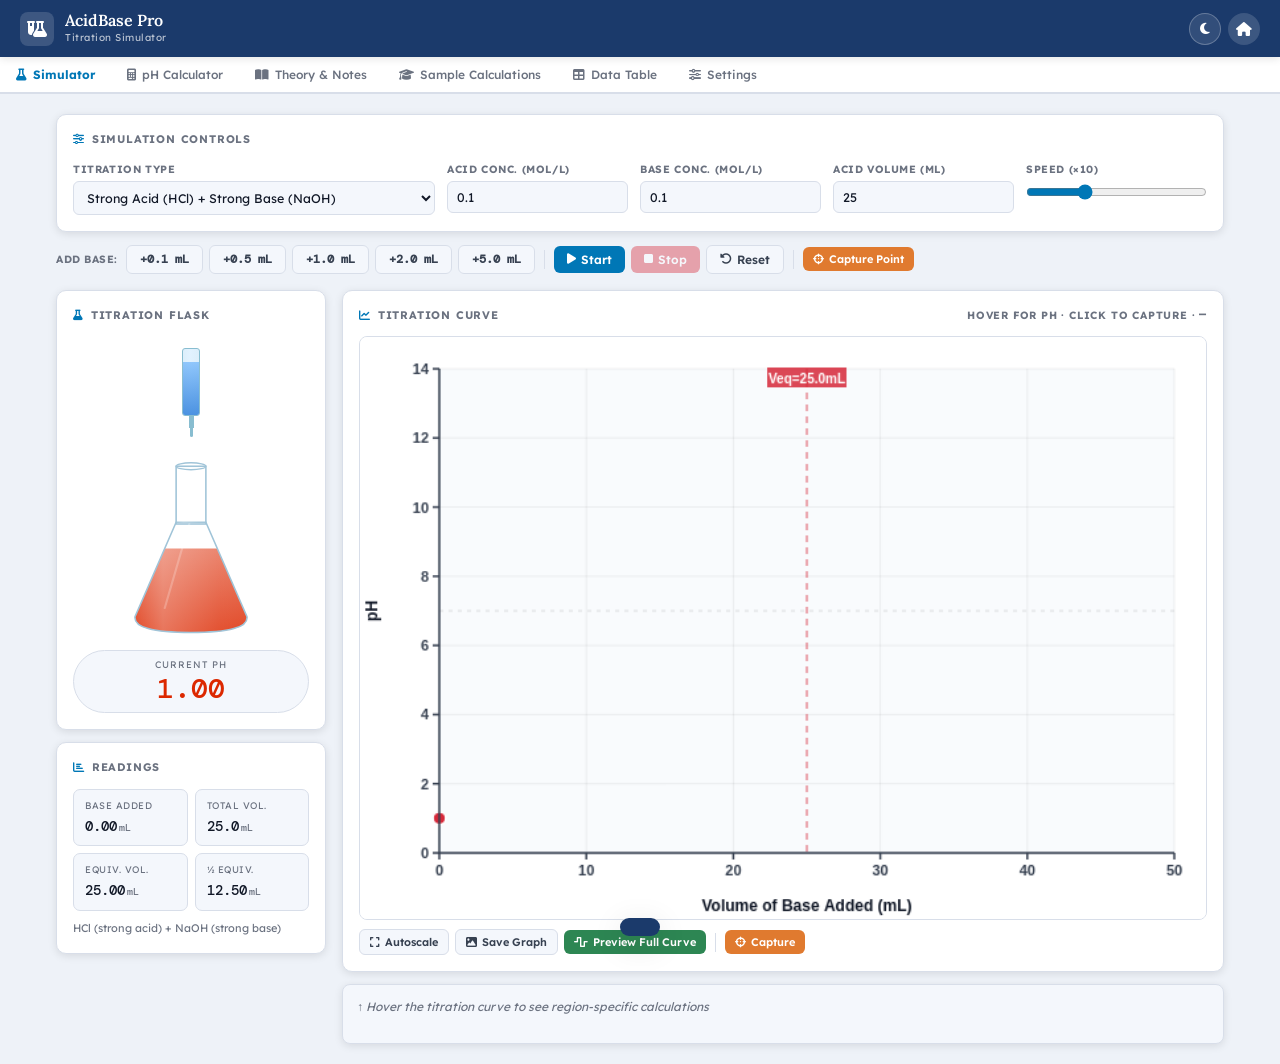
==== commit 9d437a9b: "Update index.html" ====
--- a/index.html
+++ b/index.html
@@ -194,7 +194,7 @@
 <header class="app-header">
   <div class="header-brand">
     <div class="brand-icon"><i class="fa fa-flask-vial"></i></div>
-    <div class="brand-text"><h1>AcidBase Pro</h1><p>Titration Simulator · St. Mary High · M. Cole</p></div>
+    <div class="brand-text"><h1>AcidBase Pro</h1><p>Titration Simulator</p></div>
   </div>
   <div class="header-actions">
     <button class="icon-btn" id="theme-btn" title="Toggle dark/light mode"><i class="fa fa-moon" id="theme-icon"></i></button>
